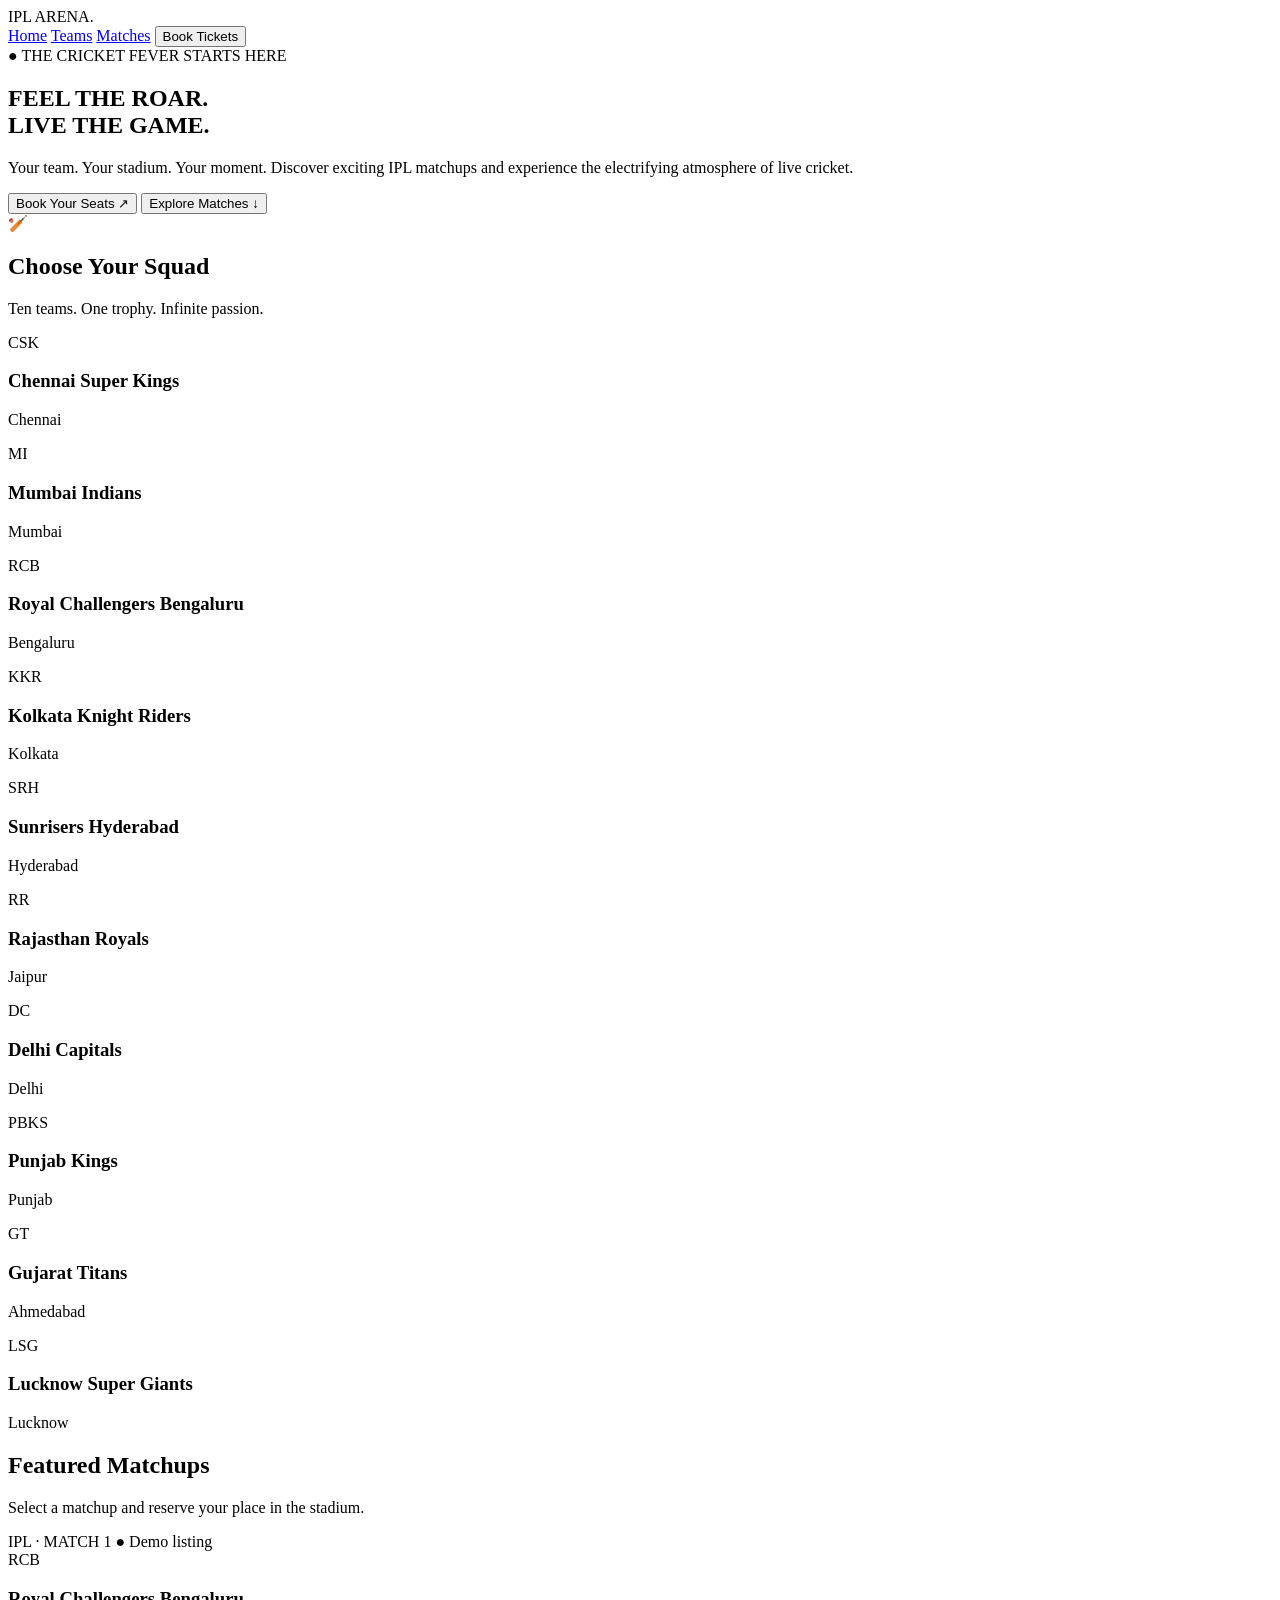
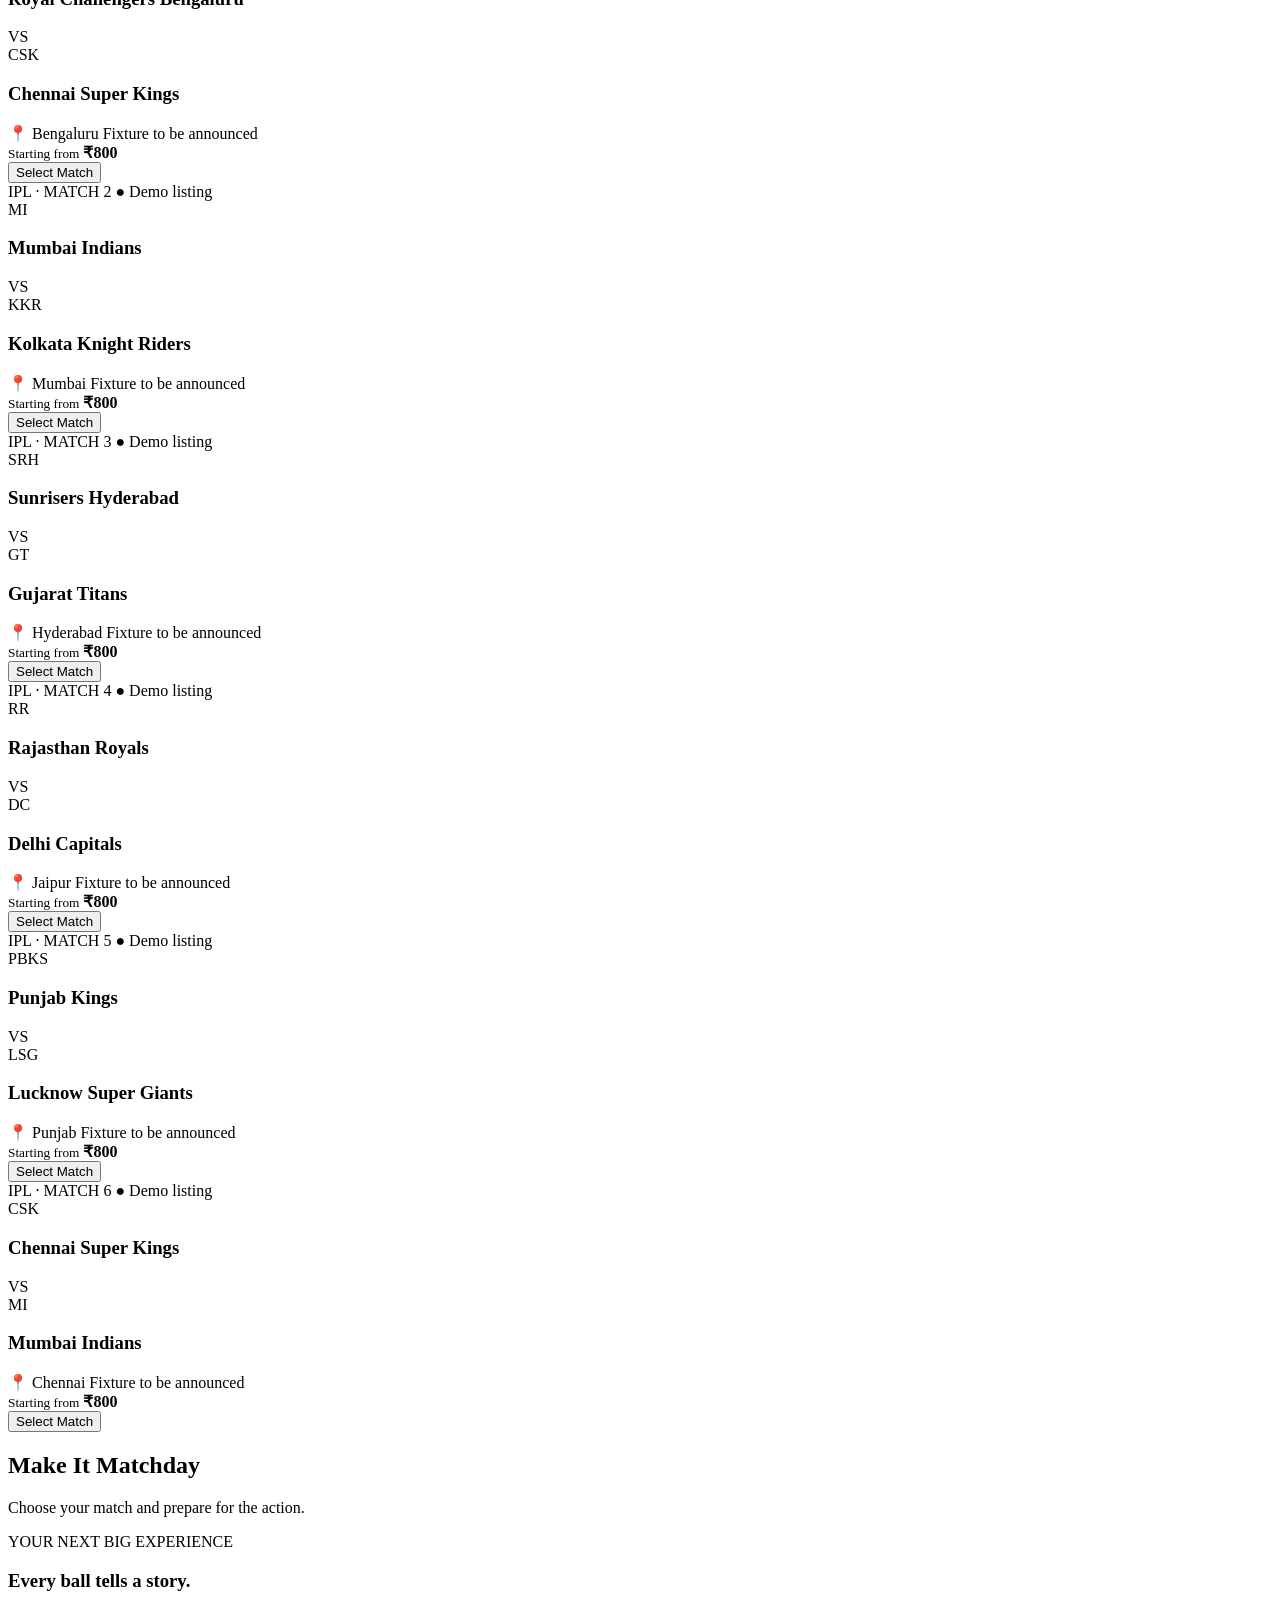
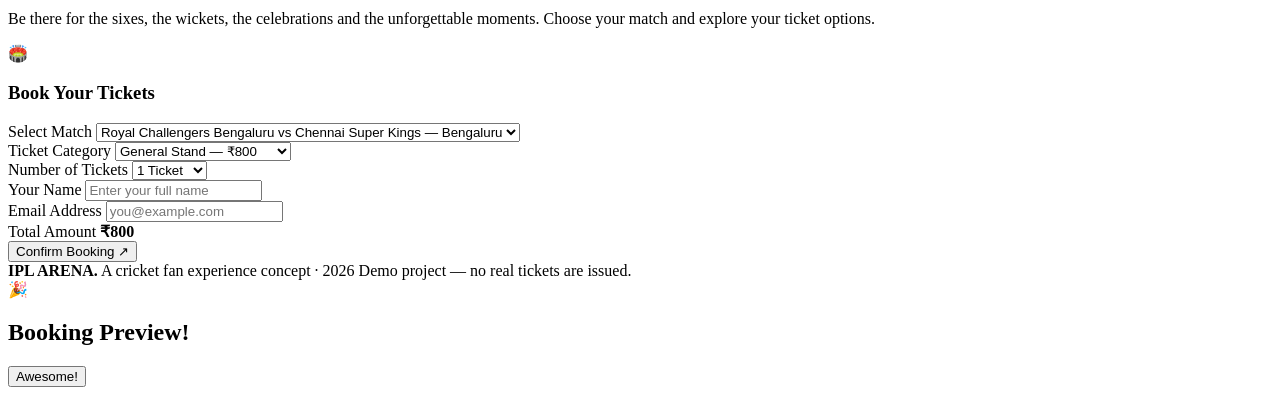
==== index.html @ 7358ac77 "Initial IPL ticket booking site Co-authored-by: Copilot <223556219+Copilot@users.noreply.github.com>" ====
<!DOCTYPE html>
<html lang="en">
<head>
<meta charset="UTF-8">
<meta name="viewport" content="width=device-width, initial-scale=1.0">
<title>IPL TICKET ARENA | Book Your Match</title>

</head>

<body>
<header>
  <div class="logo">IPL <span>ARENA.</span></div>
  <nav>
    <a href="#home">Home</a>
    <a href="#teams">Teams</a>
    <a href="#matches">Matches</a>
    <button class="btn" onclick="goToBooking()">Book Tickets</button>
  </nav>
</header>

<main>
<section class="hero" id="home">
  <div class="hero-content">
    <span class="tag">● THE CRICKET FEVER STARTS HERE</span>
    <h1>FEEL THE ROAR.<br><span>LIVE THE GAME.</span></h1>
    <p>Your team. Your stadium. Your moment. Discover exciting IPL matchups and experience the electrifying atmosphere of live cricket.</p>
    <div class="hero-buttons">
      <button class="btn" onclick="goToBooking()">Book Your Seats ↗</button>
      <button class="btn-outline" onclick="document.getElementById('matches').scrollIntoView()">Explore Matches ↓</button>
    </div>
  </div>
  <div class="stadium">🏏</div>
</section>

<section id="teams">
  <div class="section-top">
    <div>
      <h2>Choose Your Squad</h2>
      <p>Ten teams. One trophy. Infinite passion.</p>
    </div>
  </div>
  <div class="teams-grid" id="teamsGrid"></div>
</section>

<section class="matches" id="matches">
  <div class="section-top">
    <div>
      <h2>Featured Matchups</h2>
      <p>Select a matchup and reserve your place in the stadium.</p>
    </div>
  </div>
  <div class="match-grid" id="matchGrid"></div>
</section>

<section id="booking">
  <div class="section-top">
    <div>
      <h2>Make It Matchday</h2>
      <p>Choose your match and prepare for the action.</p>
    </div>
  </div>

  <div class="booking-area">
    <div class="booking-info">
      <span class="tag">YOUR NEXT BIG EXPERIENCE</span>
      <h3>Every ball tells a story.</h3>
      <p>Be there for the sixes, the wickets, the celebrations and the unforgettable moments. Choose your match and explore your ticket options.</p>
      <div class="big-icon">🏟️</div>
    </div>

    <form class="booking-form" id="bookingForm">
      <h3>Book Your Tickets</h3>

      <div class="field">
        <label for="matchSelect">Select Match</label>
        <select id="matchSelect" required></select>
      </div>

      <div class="field">
        <label for="ticketType">Ticket Category</label>
        <select id="ticketType">
          <option value="800">General Stand — ₹800</option>
          <option value="1500">Premium Stand — ₹1,500</option>
          <option value="3000">VIP Lounge — ₹3,000</option>
        </select>
      </div>

      <div class="field">
        <label for="quantity">Number of Tickets</label>
        <select id="quantity">
          <option value="1">1 Ticket</option>
          <option value="2">2 Tickets</option>
          <option value="3">3 Tickets</option>
          <option value="4">4 Tickets</option>
          <option value="5">5 Tickets</option>
          <option value="6">6 Tickets</option>
        </select>
      </div>

      <div class="field">
        <label for="customerName">Your Name</label>
        <input type="text" id="customerName" placeholder="Enter your full name" required maxlength="80">
      </div>

      <div class="field">
        <label for="customerEmail">Email Address</label>
        <input type="email" id="customerEmail" placeholder="you@example.com" required>
      </div>

      <div class="total">
        <span>Total Amount</span>
        <strong id="totalPrice">₹800</strong>
      </div>

      <button type="submit" class="btn full-btn">Confirm Booking ↗</button>
    </form>
  </div>
</section>
</main>

<footer>
  <strong>IPL ARENA.</strong>
  <span>A cricket fan experience concept · 2026</span>
  <span>Demo project — no real tickets are issued.</span>
</footer>

<div class="modal" id="confirmationModal" role="dialog" aria-modal="true" aria-labelledby="modalTitle">
  <div class="modal-content">
    <div class="success-icon">🎉</div>
    <h2 id="modalTitle">Booking Preview!</h2>
    <p id="confirmationText"></p>
    <button class="btn full-btn" onclick="closeModal()">Awesome!</button>
  </div>
</div>

<script>
const teams = [
  { name: "Chennai Super Kings", short: "CSK", color: "#f5c542", city: "Chennai" },
  { name: "Mumbai Indians", short: "MI", color: "#2775e8", city: "Mumbai" },
  { name: "Royal Challengers Bengaluru", short: "RCB", color: "#e84954", city: "Bengaluru" },
  { name: "Kolkata Knight Riders", short: "KKR", color: "#9b59d0", city: "Kolkata" },
  { name: "Sunrisers Hyderabad", short: "SRH", color: "#ff8036", city: "Hyderabad" },
  { name: "Rajasthan Royals", short: "RR", color: "#e66db7", city: "Jaipur" },
  { name: "Delhi Capitals", short: "DC", color: "#4287ee", city: "Delhi" },
  { name: "Punjab Kings", short: "PBKS", color: "#ed515e", city: "Punjab" },
  { name: "Gujarat Titans", short: "GT", color: "#6a9eb5", city: "Ahmedabad" },
  { name: "Lucknow Super Giants", short: "LSG", color: "#37b8c5", city: "Lucknow" }
];

const matches = [
  { home: "RCB", away: "CSK", venue: "Bengaluru", date: "Fixture to be announced", price: 800 },
  { home: "MI", away: "KKR", venue: "Mumbai", date: "Fixture to be announced", price: 800 },
  { home: "SRH", away: "GT", venue: "Hyderabad", date: "Fixture to be announced", price: 800 },
  { home: "RR", away: "DC", venue: "Jaipur", date: "Fixture to be announced", price: 800 },
  { home: "PBKS", away: "LSG", venue: "Punjab", date: "Fixture to be announced", price: 800 },
  { home: "CSK", away: "MI", venue: "Chennai", date: "Fixture to be announced", price: 800 }
];

const teamByShort = Object.fromEntries(teams.map(team => [team.short, team]));

let selectedTeam = "";

function teamLogo(team) {
  return `<div class="team-logo">${team.short}</div>`;
}

function renderTeams() {
  document.getElementById("teamsGrid").innerHTML = teams.map(team => `
    <div class="team-card ${selectedTeam === team.short ? "selected" : ""}" onclick="selectTeam('${team.short}')">
      ${teamLogo(team)}
      <h3>${team.name}</h3>
      <p>${team.city}</p>
    </div>
  `).join("");
}

function renderMatches() {
  document.getElementById("matchGrid").innerHTML = matches.map((match, i) => {
    const home = teamByShort[match.home];
    const away = teamByShort[match.away];

    return `
      <article class="match-card">
        <div class="match-meta">
          <span>IPL · MATCH ${i + 1}</span>
          <span class="available">● Demo listing</span>
        </div>
        <div class="teams-versus">
          <div class="match-team">
            ${teamLogo(home)}
            <h3>${home.name}</h3>
          </div>
          <span class="vs">VS</span>
          <div class="match-team">
            ${teamLogo(away)}
            <h3>${away.name}</h3>
          </div>
        </div>
        <div class="match-meta">
          <span>📍 ${match.venue}</span>
          <span>${match.date}</span>
        </div>
        <div class="match-bottom">
          <div class="price">
            <small>Starting from</small>
            <strong>₹${match.price}</strong>
          </div>
          <button class="btn" onclick="bookMatch(${i})">Select Match</button>
        </div>
      </article>
    `;
  }).join("");
}

function populateMatchSelect() {
  document.getElementById("matchSelect").innerHTML = matches.map((match, i) => `
    <option value="${i}">${teamByShort[match.home].name} vs ${teamByShort[match.away].name} — ${match.venue}</option>
  `).join("");
}

function selectTeam(short) {
  selectedTeam = short;
  renderTeams();

  const matchIndex = matches.findIndex(match => match.home === short || match.away === short);

  if (matchIndex !== -1) {
    document.getElementById("matchSelect").value = matchIndex;
  }

  goToBooking();
  updateTotal();
}

function bookMatch(index) {
  document.getElementById("matchSelect").value = index;
  updateTotal();
  goToBooking();
}

function goToBooking() {
  document.getElementById("booking").scrollIntoView({ behavior: "smooth" });
}

function updateTotal() {
  const category = Number(document.getElementById("ticketType").value);
  const quantity = Number(document.getElementById("quantity").value);
  document.getElementById("totalPrice").textContent = "₹" + (category * quantity).toLocaleString("en-IN");
}

document.getElementById("ticketType").addEventListener("change", updateTotal);
document.getElementById("quantity").addEventListener("change", updateTotal);

document.getElementById("bookingForm").addEventListener("submit", function(event) {
  event.preventDefault();

  const match = matches[Number(document.getElementById("matchSelect").value)];
  const category = Number(document.getElementById("ticketType").value);
  const quantity = Number(document.getElementById("quantity").value);
  const name = document.getElementById("customerName").value.trim();
  const email = document.getElementById("customerEmail").value.trim();

  if (!name || !email) return;

  const total = category * quantity;

  document.getElementById("confirmationText").textContent =
    `Thanks, ${name}! Your demo booking preview is for ${teamByShort[match.home].name} vs ${teamByShort[match.away].name}. ${quantity} ticket(s), estimated total ₹${total.toLocaleString("en-IN")}. A real booking has not been created and no tickets have been issued.`;

  document.getElementById("confirmationModal").classList.add("show");
});

function closeModal() {
  document.getElementById("confirmationModal").classList.remove("show");
}

document.getElementById("confirmationModal").addEventListener("click", function(event) {
  if (event.target === this) closeModal();
});

renderTeams();
renderMatches();
populateMatchSelect();
updateTotal();
</script>
</body>
</html>
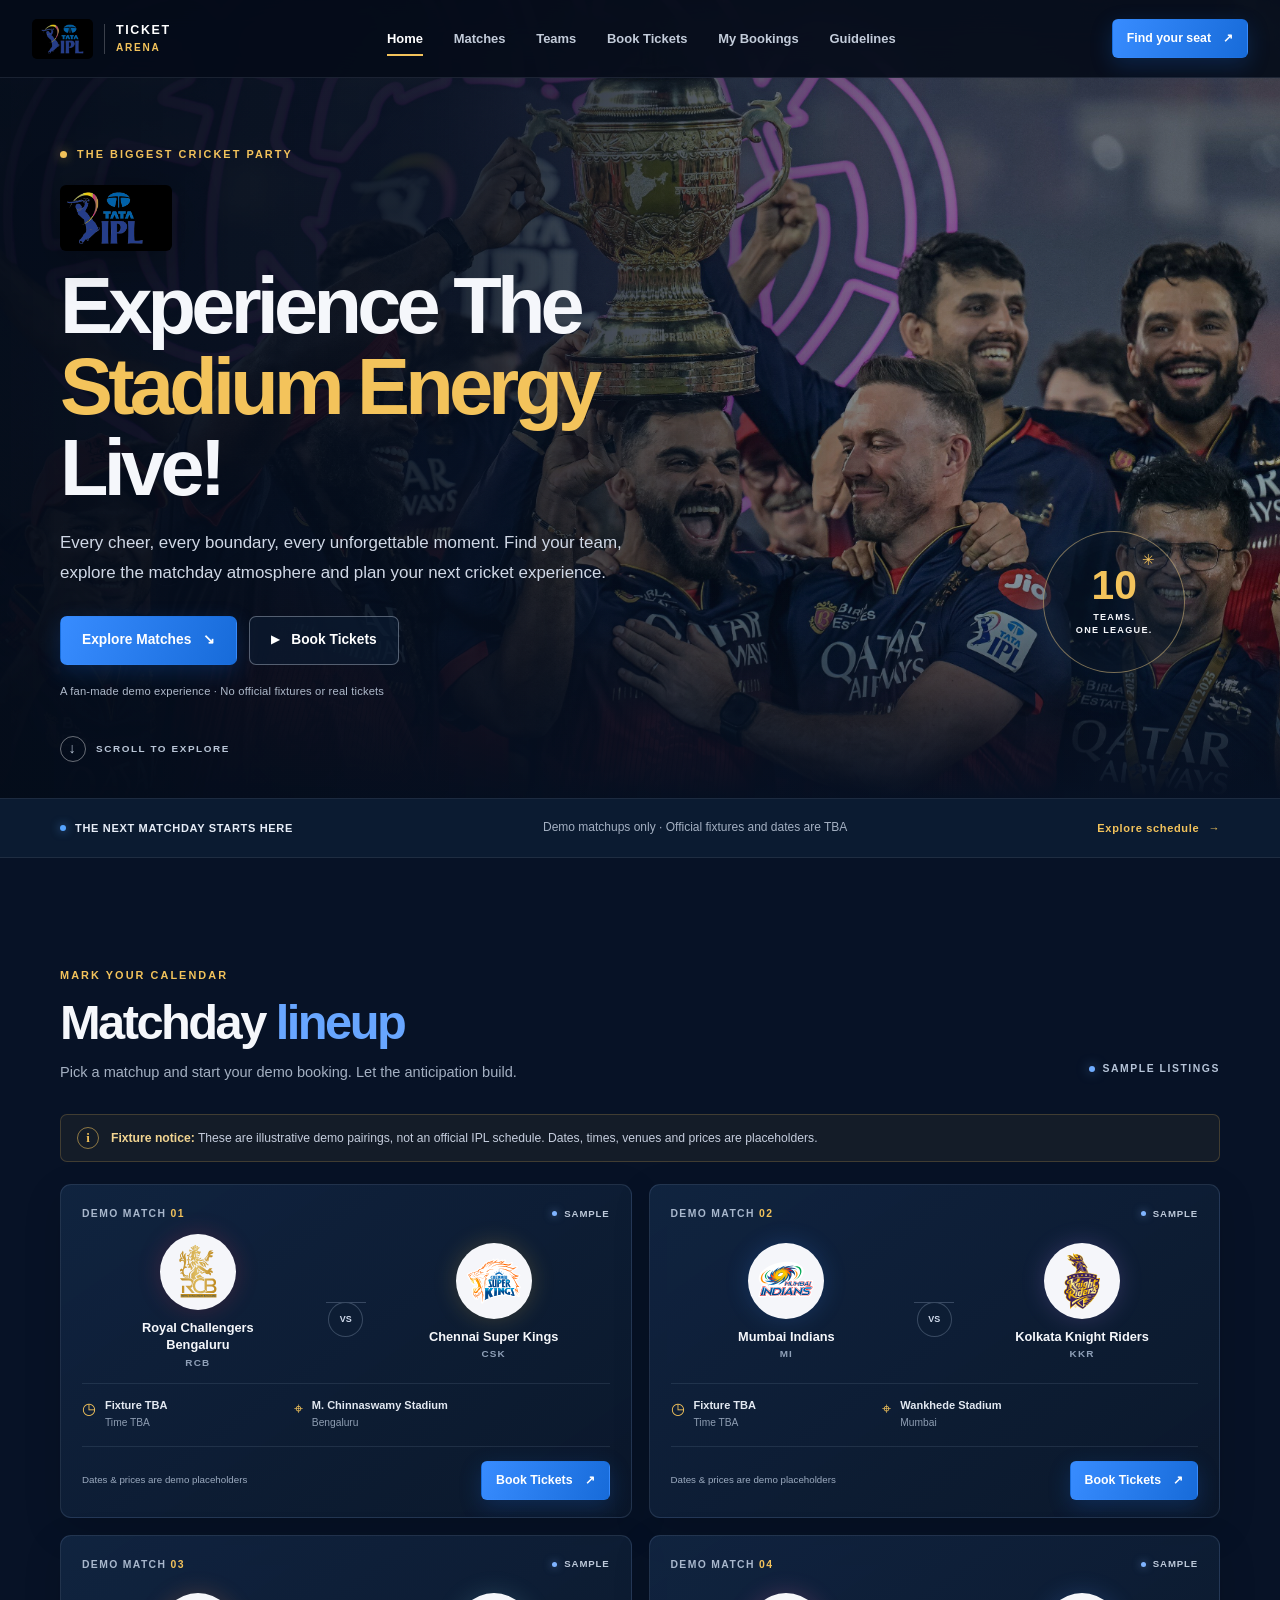
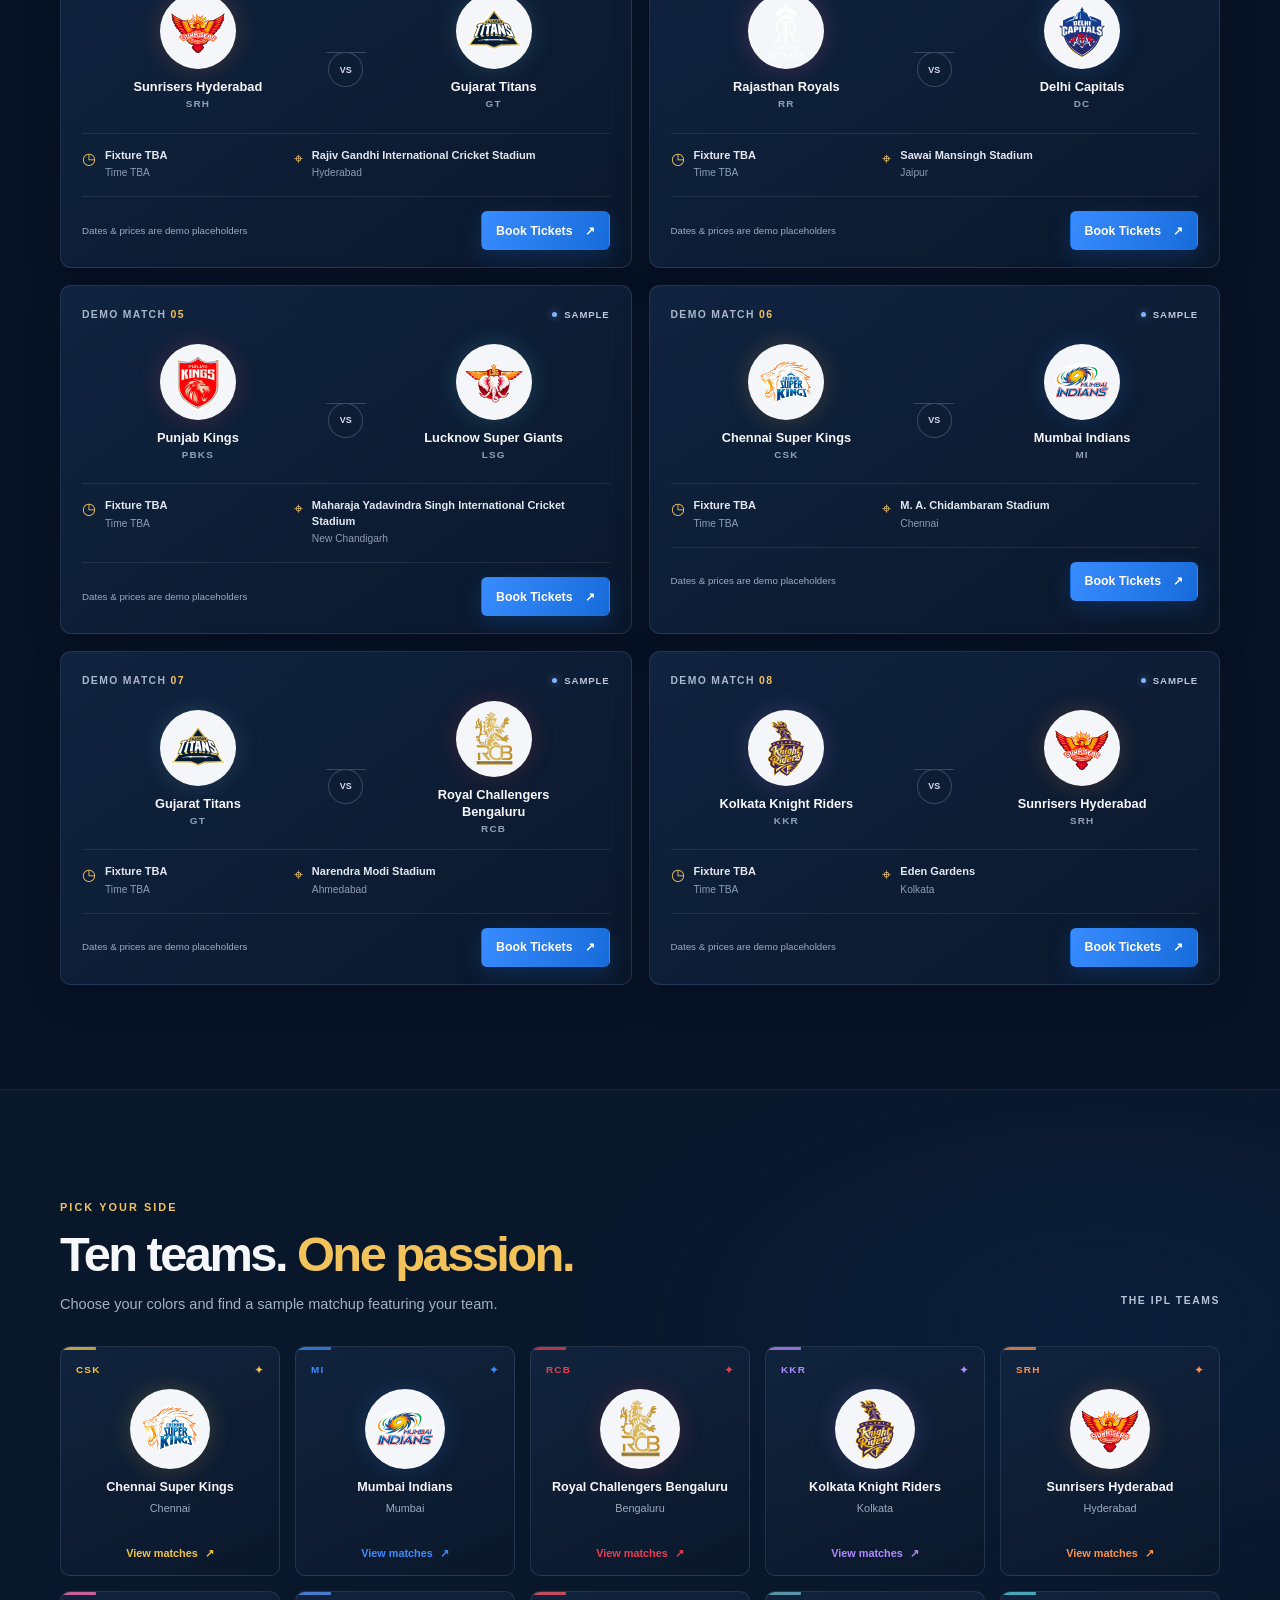
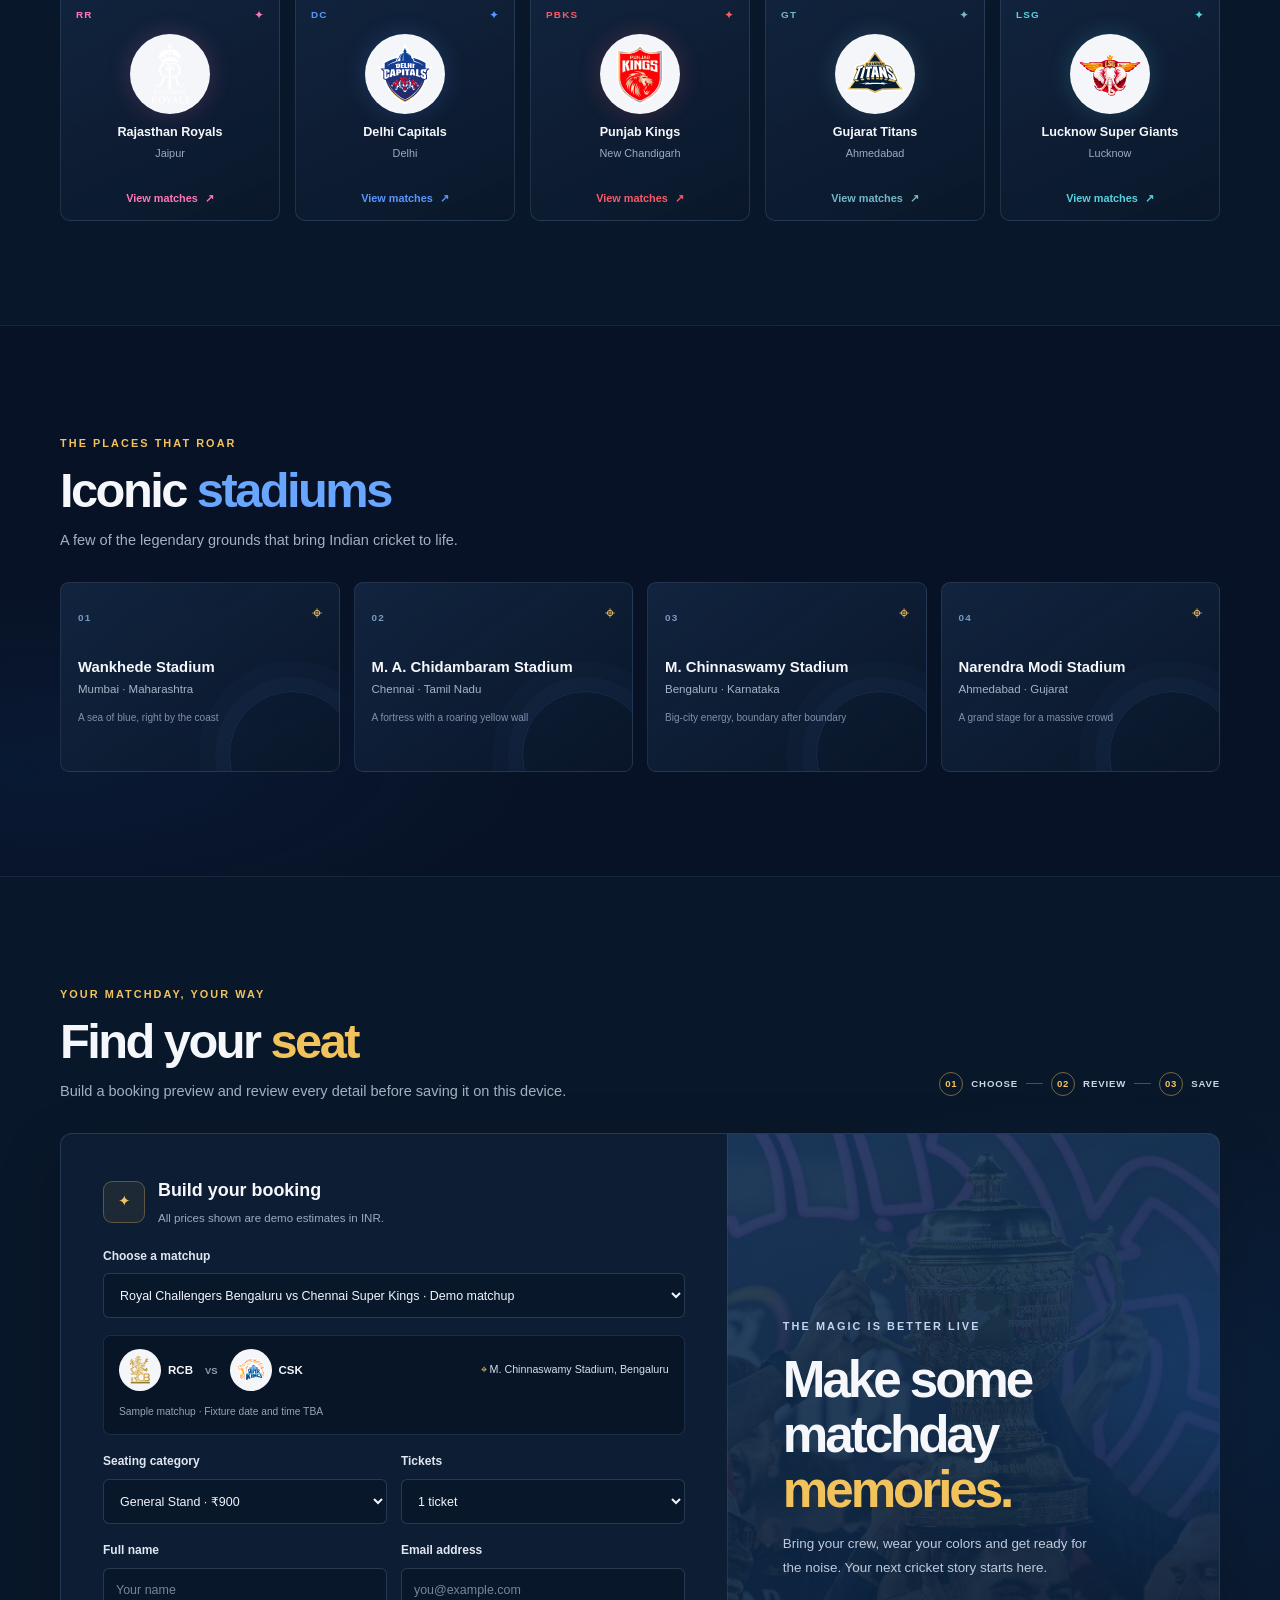
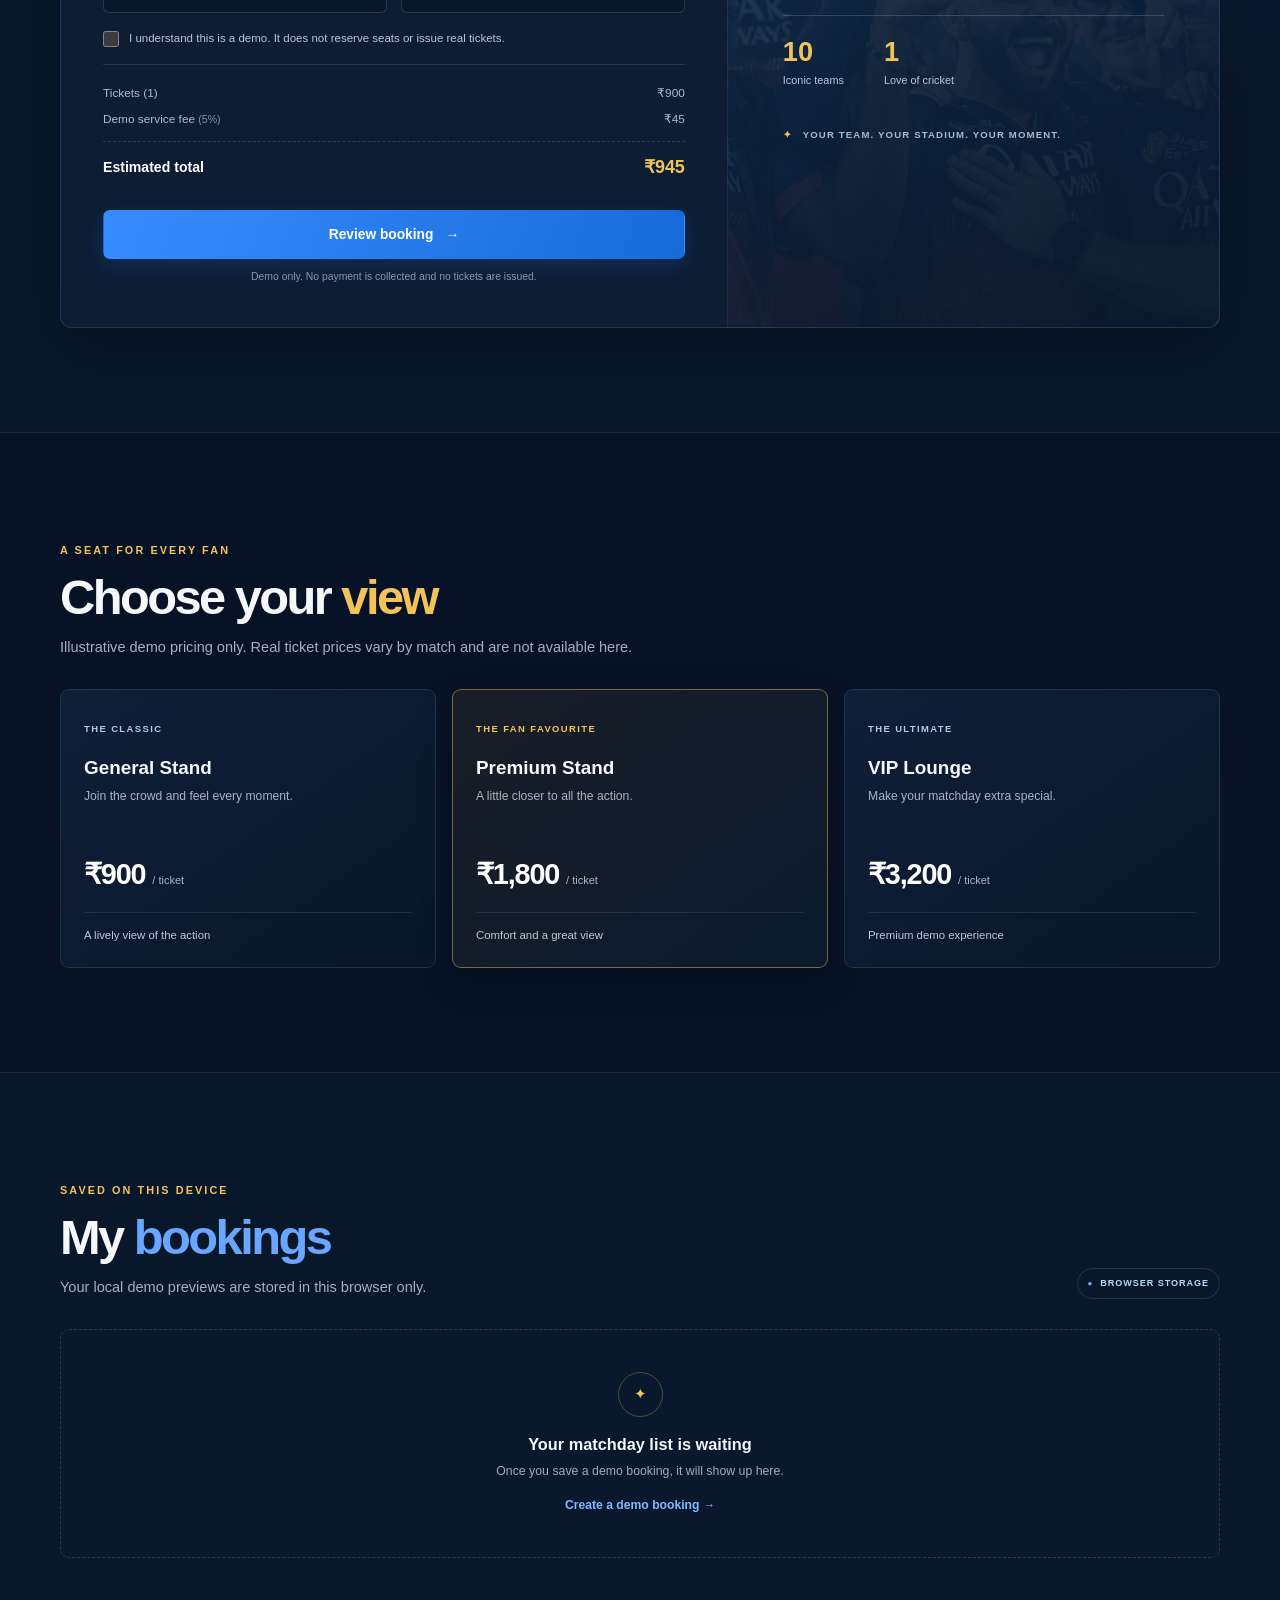
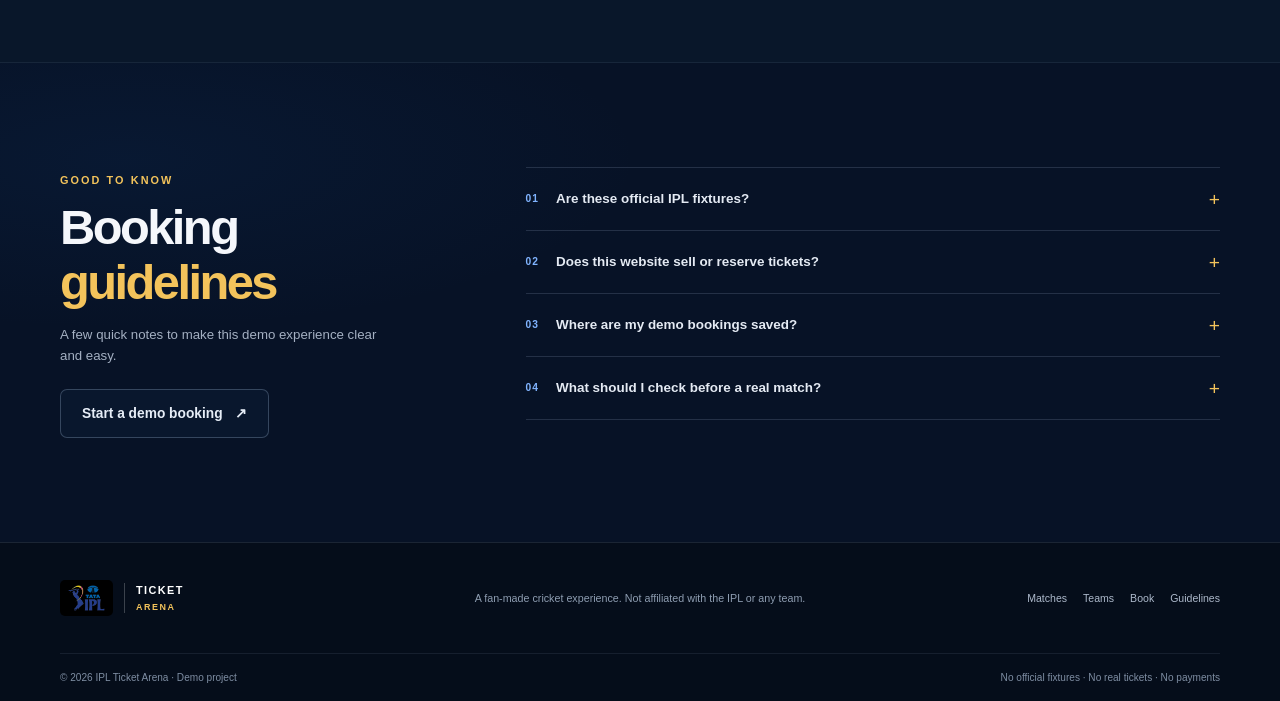
==== commit ecd3595b: "Redesign IPL ticket booking experience Co-authored-by: Copilot <223556219+Copilot@users.noreply.gith" ====
--- a/index.html
+++ b/index.html
@@ -1,288 +1,350 @@
-
 <!DOCTYPE html>
 <html lang="en">
 <head>
-<meta charset="UTF-8">
-<meta name="viewport" content="width=device-width, initial-scale=1.0">
-<title>IPL TICKET ARENA | Book Your Match</title>
-
+  <meta charset="UTF-8">
+  <meta name="viewport" content="width=device-width, initial-scale=1.0">
+  <meta name="theme-color" content="#071226">
+  <meta name="description" content="Explore IPL teams, sample matchups and a demo ticket-booking experience. No real tickets are sold or issued.">
+  <title>IPL Arena | Experience Matchday</title>
+  <link rel="icon" href="img/ipl-brand.png" type="image/png">
+  <link rel="stylesheet" href="CSS/styles.css">
+  <script src="JS/app.js" defer></script>
 </head>
-
 <body>
-<header>
-  <div class="logo">IPL <span>ARENA.</span></div>
-  <nav>
-    <a href="#home">Home</a>
-    <a href="#teams">Teams</a>
-    <a href="#matches">Matches</a>
-    <button class="btn" onclick="goToBooking()">Book Tickets</button>
-  </nav>
-</header>
-
-<main>
-<section class="hero" id="home">
-  <div class="hero-content">
-    <span class="tag">● THE CRICKET FEVER STARTS HERE</span>
-    <h1>FEEL THE ROAR.<br><span>LIVE THE GAME.</span></h1>
-    <p>Your team. Your stadium. Your moment. Discover exciting IPL matchups and experience the electrifying atmosphere of live cricket.</p>
-    <div class="hero-buttons">
-      <button class="btn" onclick="goToBooking()">Book Your Seats ↗</button>
-      <button class="btn-outline" onclick="document.getElementById('matches').scrollIntoView()">Explore Matches ↓</button>
-    </div>
-  </div>
-  <div class="stadium">🏏</div>
-</section>
-
-<section id="teams">
-  <div class="section-top">
-    <div>
-      <h2>Choose Your Squad</h2>
-      <p>Ten teams. One trophy. Infinite passion.</p>
-    </div>
-  </div>
-  <div class="teams-grid" id="teamsGrid"></div>
-</section>
-
-<section class="matches" id="matches">
-  <div class="section-top">
-    <div>
-      <h2>Featured Matchups</h2>
-      <p>Select a matchup and reserve your place in the stadium.</p>
-    </div>
-  </div>
-  <div class="match-grid" id="matchGrid"></div>
-</section>
-
-<section id="booking">
-  <div class="section-top">
-    <div>
-      <h2>Make It Matchday</h2>
-      <p>Choose your match and prepare for the action.</p>
-    </div>
-  </div>
-
-  <div class="booking-area">
-    <div class="booking-info">
-      <span class="tag">YOUR NEXT BIG EXPERIENCE</span>
-      <h3>Every ball tells a story.</h3>
-      <p>Be there for the sixes, the wickets, the celebrations and the unforgettable moments. Choose your match and explore your ticket options.</p>
-      <div class="big-icon">🏟️</div>
-    </div>
-
-    <form class="booking-form" id="bookingForm">
-      <h3>Book Your Tickets</h3>
-
-      <div class="field">
-        <label for="matchSelect">Select Match</label>
-        <select id="matchSelect" required></select>
-      </div>
-
-      <div class="field">
-        <label for="ticketType">Ticket Category</label>
-        <select id="ticketType">
-          <option value="800">General Stand — ₹800</option>
-          <option value="1500">Premium Stand — ₹1,500</option>
-          <option value="3000">VIP Lounge — ₹3,000</option>
-        </select>
-      </div>
-
-      <div class="field">
-        <label for="quantity">Number of Tickets</label>
-        <select id="quantity">
-          <option value="1">1 Ticket</option>
-          <option value="2">2 Tickets</option>
-          <option value="3">3 Tickets</option>
-          <option value="4">4 Tickets</option>
-          <option value="5">5 Tickets</option>
-          <option value="6">6 Tickets</option>
-        </select>
-      </div>
-
-      <div class="field">
-        <label for="customerName">Your Name</label>
-        <input type="text" id="customerName" placeholder="Enter your full name" required maxlength="80">
-      </div>
-
-      <div class="field">
-        <label for="customerEmail">Email Address</label>
-        <input type="email" id="customerEmail" placeholder="you@example.com" required>
-      </div>
-
-      <div class="total">
-        <span>Total Amount</span>
-        <strong id="totalPrice">₹800</strong>
-      </div>
-
-      <button type="submit" class="btn full-btn">Confirm Booking ↗</button>
-    </form>
-  </div>
-</section>
-</main>
-
-<footer>
-  <strong>IPL ARENA.</strong>
-  <span>A cricket fan experience concept · 2026</span>
-  <span>Demo project — no real tickets are issued.</span>
-</footer>
-
-<div class="modal" id="confirmationModal" role="dialog" aria-modal="true" aria-labelledby="modalTitle">
-  <div class="modal-content">
-    <div class="success-icon">🎉</div>
-    <h2 id="modalTitle">Booking Preview!</h2>
-    <p id="confirmationText"></p>
-    <button class="btn full-btn" onclick="closeModal()">Awesome!</button>
-  </div>
-</div>
-
-<script>
-const teams = [
-  { name: "Chennai Super Kings", short: "CSK", color: "#f5c542", city: "Chennai" },
-  { name: "Mumbai Indians", short: "MI", color: "#2775e8", city: "Mumbai" },
-  { name: "Royal Challengers Bengaluru", short: "RCB", color: "#e84954", city: "Bengaluru" },
-  { name: "Kolkata Knight Riders", short: "KKR", color: "#9b59d0", city: "Kolkata" },
-  { name: "Sunrisers Hyderabad", short: "SRH", color: "#ff8036", city: "Hyderabad" },
-  { name: "Rajasthan Royals", short: "RR", color: "#e66db7", city: "Jaipur" },
-  { name: "Delhi Capitals", short: "DC", color: "#4287ee", city: "Delhi" },
-  { name: "Punjab Kings", short: "PBKS", color: "#ed515e", city: "Punjab" },
-  { name: "Gujarat Titans", short: "GT", color: "#6a9eb5", city: "Ahmedabad" },
-  { name: "Lucknow Super Giants", short: "LSG", color: "#37b8c5", city: "Lucknow" }
-];
-
-const matches = [
-  { home: "RCB", away: "CSK", venue: "Bengaluru", date: "Fixture to be announced", price: 800 },
-  { home: "MI", away: "KKR", venue: "Mumbai", date: "Fixture to be announced", price: 800 },
-  { home: "SRH", away: "GT", venue: "Hyderabad", date: "Fixture to be announced", price: 800 },
-  { home: "RR", away: "DC", venue: "Jaipur", date: "Fixture to be announced", price: 800 },
-  { home: "PBKS", away: "LSG", venue: "Punjab", date: "Fixture to be announced", price: 800 },
-  { home: "CSK", away: "MI", venue: "Chennai", date: "Fixture to be announced", price: 800 }
-];
-
-const teamByShort = Object.fromEntries(teams.map(team => [team.short, team]));
-
-let selectedTeam = "";
-
-function teamLogo(team) {
-  return `<div class="team-logo">${team.short}</div>`;
-}
-
-function renderTeams() {
-  document.getElementById("teamsGrid").innerHTML = teams.map(team => `
-    <div class="team-card ${selectedTeam === team.short ? "selected" : ""}" onclick="selectTeam('${team.short}')">
-      ${teamLogo(team)}
-      <h3>${team.name}</h3>
-      <p>${team.city}</p>
-    </div>
-  `).join("");
-}
-
-function renderMatches() {
-  document.getElementById("matchGrid").innerHTML = matches.map((match, i) => {
-    const home = teamByShort[match.home];
-    const away = teamByShort[match.away];
-
-    return `
-      <article class="match-card">
-        <div class="match-meta">
-          <span>IPL · MATCH ${i + 1}</span>
-          <span class="available">● Demo listing</span>
-        </div>
-        <div class="teams-versus">
-          <div class="match-team">
-            ${teamLogo(home)}
-            <h3>${home.name}</h3>
-          </div>
-          <span class="vs">VS</span>
-          <div class="match-team">
-            ${teamLogo(away)}
-            <h3>${away.name}</h3>
-          </div>
-        </div>
-        <div class="match-meta">
-          <span>📍 ${match.venue}</span>
-          <span>${match.date}</span>
-        </div>
-        <div class="match-bottom">
-          <div class="price">
-            <small>Starting from</small>
-            <strong>₹${match.price}</strong>
-          </div>
-          <button class="btn" onclick="bookMatch(${i})">Select Match</button>
-        </div>
-      </article>
-    `;
-  }).join("");
-}
-
-function populateMatchSelect() {
-  document.getElementById("matchSelect").innerHTML = matches.map((match, i) => `
-    <option value="${i}">${teamByShort[match.home].name} vs ${teamByShort[match.away].name} — ${match.venue}</option>
-  `).join("");
-}
-
-function selectTeam(short) {
-  selectedTeam = short;
-  renderTeams();
-
-  const matchIndex = matches.findIndex(match => match.home === short || match.away === short);
-
-  if (matchIndex !== -1) {
-    document.getElementById("matchSelect").value = matchIndex;
-  }
-
-  goToBooking();
-  updateTotal();
-}
-
-function bookMatch(index) {
-  document.getElementById("matchSelect").value = index;
-  updateTotal();
-  goToBooking();
-}
-
-function goToBooking() {
-  document.getElementById("booking").scrollIntoView({ behavior: "smooth" });
-}
-
-function updateTotal() {
-  const category = Number(document.getElementById("ticketType").value);
-  const quantity = Number(document.getElementById("quantity").value);
-  document.getElementById("totalPrice").textContent = "₹" + (category * quantity).toLocaleString("en-IN");
-}
-
-document.getElementById("ticketType").addEventListener("change", updateTotal);
-document.getElementById("quantity").addEventListener("change", updateTotal);
-
-document.getElementById("bookingForm").addEventListener("submit", function(event) {
-  event.preventDefault();
-
-  const match = matches[Number(document.getElementById("matchSelect").value)];
-  const category = Number(document.getElementById("ticketType").value);
-  const quantity = Number(document.getElementById("quantity").value);
-  const name = document.getElementById("customerName").value.trim();
-  const email = document.getElementById("customerEmail").value.trim();
-
-  if (!name || !email) return;
-
-  const total = category * quantity;
-
-  document.getElementById("confirmationText").textContent =
-    `Thanks, ${name}! Your demo booking preview is for ${teamByShort[match.home].name} vs ${teamByShort[match.away].name}. ${quantity} ticket(s), estimated total ₹${total.toLocaleString("en-IN")}. A real booking has not been created and no tickets have been issued.`;
-
-  document.getElementById("confirmationModal").classList.add("show");
-});
-
-function closeModal() {
-  document.getElementById("confirmationModal").classList.remove("show");
-}
-
-document.getElementById("confirmationModal").addEventListener("click", function(event) {
-  if (event.target === this) closeModal();
-});
-
-renderTeams();
-renderMatches();
-populateMatchSelect();
-updateTotal();
-</script>
+  <header class="site-header">
+    <div class="nav-shell">
+      <a class="brand" href="#home" aria-label="IPL Arena home">
+        <img src="img/ipl-brand.png" alt="TATA IPL logo" width="72" height="44">
+        <span class="brand-divider" aria-hidden="true"></span>
+        <span class="brand-name">TICKET<span>ARENA</span></span>
+      </a>
+
+      <button class="menu-toggle" id="menuToggle" type="button" aria-expanded="false" aria-controls="primaryNav" aria-label="Open navigation menu">
+        <span></span><span></span><span></span>
+      </button>
+
+      <nav class="primary-nav" id="primaryNav" aria-label="Main navigation">
+        <a href="#home">Home</a>
+        <a href="#matches">Matches</a>
+        <a href="#teams">Teams</a>
+        <a href="#booking">Book Tickets</a>
+        <a href="#my-bookings">My Bookings</a>
+        <a href="#guidelines">Guidelines</a>
+      </nav>
+
+      <a class="button button-small nav-cta" href="#booking">Find your seat <span aria-hidden="true">↗</span></a>
+    </div>
+  </header>
+
+  <main>
+    <section class="hero-section" id="home" aria-labelledby="heroTitle">
+      <div class="hero-shade" aria-hidden="true"></div>
+      <div class="hero-content page-width">
+        <div class="hero-copy">
+          <div class="eyebrow"><span class="live-dot"></span> THE BIGGEST CRICKET PARTY</div>
+          <img class="hero-ipl-logo" src="img/ipl-brand.png" alt="TATA IPL" width="108" height="68">
+          <h1 id="heroTitle">Experience The<br><span>Stadium Energy</span> Live!</h1>
+          <p>Every cheer, every boundary, every unforgettable moment. Find your team, explore the matchday atmosphere and plan your next cricket experience.</p>
+          <div class="hero-actions">
+            <a class="button" href="#matches">Explore Matches <span aria-hidden="true">↘</span></a>
+            <a class="button button-glass" href="#booking"><span class="play-icon" aria-hidden="true">▶</span> Book Tickets</a>
+          </div>
+          <p class="hero-disclaimer">A fan-made demo experience · No official fixtures or real tickets</p>
+        </div>
+        <div class="hero-badge" aria-label="Ten teams, one incredible league">
+          <span class="badge-star" aria-hidden="true">✳</span>
+          <strong>10</strong>
+          <span>TEAMS.<br>ONE LEAGUE.</span>
+        </div>
+        <a class="scroll-cue" href="#matches"><span aria-hidden="true">↓</span> SCROLL TO EXPLORE</a>
+      </div>
+    </section>
+
+    <div class="season-strip" aria-label="Schedule information">
+      <div class="page-width season-strip-inner">
+        <span class="strip-label"><span class="live-dot"></span> THE NEXT MATCHDAY STARTS HERE</span>
+        <span class="strip-message">Demo matchups only <span aria-hidden="true">·</span> Official fixtures and dates are TBA</span>
+        <a href="#matches">Explore schedule <span aria-hidden="true">→</span></a>
+      </div>
+    </div>
+
+    <section class="section page-width" id="matches" aria-labelledby="matchesTitle">
+      <div class="section-heading">
+        <div>
+          <span class="eyebrow section-kicker">MARK YOUR CALENDAR</span>
+          <h2 id="matchesTitle">Matchday <span class="text-blue">lineup</span></h2>
+          <p>Pick a matchup and start your demo booking. Let the anticipation build.</p>
+        </div>
+        <span class="section-side-note"><span class="live-dot"></span> SAMPLE LISTINGS</span>
+      </div>
+      <div class="demo-notice" role="note">
+        <span class="notice-icon" aria-hidden="true">i</span>
+        <p><strong>Fixture notice:</strong> These are illustrative demo pairings, not an official IPL schedule. Dates, times, venues and prices are placeholders.</p>
+      </div>
+      <div class="match-filter" id="matchFilter" hidden>
+        <span id="matchFilterLabel"></span>
+        <button type="button" id="clearMatchFilter">Show all matchups <span aria-hidden="true">×</span></button>
+      </div>
+      <div class="match-grid" id="matchGrid" aria-live="polite"></div>
+    </section>
+
+    <section class="teams-section" id="teams" aria-labelledby="teamsTitle">
+      <div class="page-width section">
+        <div class="section-heading">
+          <div>
+            <span class="eyebrow section-kicker">PICK YOUR SIDE</span>
+            <h2 id="teamsTitle">Ten teams. <span class="text-gold">One passion.</span></h2>
+            <p>Choose your colors and find a sample matchup featuring your team.</p>
+          </div>
+          <span class="section-side-note">THE IPL TEAMS</span>
+        </div>
+        <div class="teams-grid" id="teamsGrid"></div>
+      </div>
+    </section>
+
+    <section class="stadiums-section" aria-labelledby="stadiumsTitle">
+      <div class="page-width section">
+        <div class="section-heading">
+          <div>
+            <span class="eyebrow section-kicker">THE PLACES THAT ROAR</span>
+            <h2 id="stadiumsTitle">Iconic <span class="text-blue">stadiums</span></h2>
+            <p>A few of the legendary grounds that bring Indian cricket to life.</p>
+          </div>
+        </div>
+        <div class="stadium-grid">
+          <article class="stadium-card">
+            <span class="stadium-number">01</span>
+            <span class="stadium-pin" aria-hidden="true">⌖</span>
+            <h3>Wankhede Stadium</h3>
+            <p>Mumbai · Maharashtra</p>
+            <span class="stadium-capacity">A sea of blue, right by the coast</span>
+          </article>
+          <article class="stadium-card">
+            <span class="stadium-number">02</span>
+            <span class="stadium-pin" aria-hidden="true">⌖</span>
+            <h3>M. A. Chidambaram Stadium</h3>
+            <p>Chennai · Tamil Nadu</p>
+            <span class="stadium-capacity">A fortress with a roaring yellow wall</span>
+          </article>
+          <article class="stadium-card">
+            <span class="stadium-number">03</span>
+            <span class="stadium-pin" aria-hidden="true">⌖</span>
+            <h3>M. Chinnaswamy Stadium</h3>
+            <p>Bengaluru · Karnataka</p>
+            <span class="stadium-capacity">Big-city energy, boundary after boundary</span>
+          </article>
+          <article class="stadium-card">
+            <span class="stadium-number">04</span>
+            <span class="stadium-pin" aria-hidden="true">⌖</span>
+            <h3>Narendra Modi Stadium</h3>
+            <p>Ahmedabad · Gujarat</p>
+            <span class="stadium-capacity">A grand stage for a massive crowd</span>
+          </article>
+        </div>
+      </div>
+    </section>
+
+    <section class="booking-section" id="booking" aria-labelledby="bookingTitle">
+      <div class="page-width section">
+        <div class="section-heading">
+          <div>
+            <span class="eyebrow section-kicker">YOUR MATCHDAY, YOUR WAY</span>
+            <h2 id="bookingTitle">Find your <span class="text-gold">seat</span></h2>
+            <p>Build a booking preview and review every detail before saving it on this device.</p>
+          </div>
+          <span class="booking-step"><span>01</span> CHOOSE <i></i><span>02</span> REVIEW <i></i><span>03</span> SAVE</span>
+        </div>
+
+        <div class="booking-layout">
+          <form class="booking-form" id="bookingForm">
+            <div class="form-title">
+              <span class="form-icon" aria-hidden="true">✦</span>
+              <div><h3>Build your booking</h3><p>All prices shown are demo estimates in INR.</p></div>
+            </div>
+
+            <div class="form-field">
+              <label for="matchSelect">Choose a matchup</label>
+              <select id="matchSelect" name="match" required></select>
+            </div>
+
+            <div class="selected-match-preview" id="selectedMatchPreview" aria-live="polite"></div>
+
+            <div class="form-row">
+              <div class="form-field">
+                <label for="ticketType">Seating category</label>
+                <select id="ticketType" name="ticketType">
+                  <option value="900">General Stand · ₹900</option>
+                  <option value="1800">Premium Stand · ₹1,800</option>
+                  <option value="3200">VIP Lounge · ₹3,200</option>
+                </select>
+              </div>
+              <div class="form-field">
+                <label for="quantity">Tickets</label>
+                <select id="quantity" name="quantity">
+                  <option value="1">1 ticket</option><option value="2">2 tickets</option>
+                  <option value="3">3 tickets</option><option value="4">4 tickets</option>
+                  <option value="5">5 tickets</option><option value="6">6 tickets</option>
+                </select>
+              </div>
+            </div>
+
+            <div class="form-row">
+              <div class="form-field">
+                <label for="customerName">Full name</label>
+                <input type="text" id="customerName" name="name" placeholder="Your name" autocomplete="name" maxlength="80" required>
+              </div>
+              <div class="form-field">
+                <label for="customerEmail">Email address</label>
+                <input type="email" id="customerEmail" name="email" placeholder="you@example.com" autocomplete="email" maxlength="254" required>
+              </div>
+            </div>
+
+            <label class="demo-consent">
+              <input type="checkbox" id="demoConsent" required>
+              <span>I understand this is a demo. It does not reserve seats or issue real tickets.</span>
+            </label>
+
+            <div class="price-breakdown" aria-live="polite">
+              <div><span>Tickets <span id="ticketCountLabel">(1)</span></span><span id="ticketSubtotal">₹900</span></div>
+              <div><span>Demo service fee <span class="fee-hint">(5%)</span></span><span id="serviceFee">₹45</span></div>
+              <div class="price-total"><strong>Estimated total</strong><strong id="totalPrice">₹945</strong></div>
+            </div>
+
+            <button type="submit" class="button button-wide">Review booking <span aria-hidden="true">→</span></button>
+            <p class="form-disclaimer">Demo only. No payment is collected and no tickets are issued.</p>
+            <p class="form-message" id="bookingMessage" role="status" aria-live="polite"></p>
+          </form>
+
+          <aside class="booking-aside">
+            <div class="aside-glow" aria-hidden="true"></div>
+            <span class="eyebrow">THE MAGIC IS BETTER LIVE</span>
+            <h3>Make some<br>matchday <span>memories.</span></h3>
+            <p>Bring your crew, wear your colors and get ready for the noise. Your next cricket story starts here.</p>
+            <div class="aside-stats">
+              <div><strong>10</strong><span>Iconic teams</span></div>
+              <div><strong>1</strong><span>Love of cricket</span></div>
+            </div>
+            <div class="aside-footnote"><span aria-hidden="true">✦</span> YOUR TEAM. YOUR STADIUM. YOUR MOMENT.</div>
+          </aside>
+        </div>
+      </div>
+    </section>
+
+    <section class="pricing-section" aria-labelledby="pricingTitle">
+      <div class="page-width section">
+        <div class="section-heading">
+          <div>
+            <span class="eyebrow section-kicker">A SEAT FOR EVERY FAN</span>
+            <h2 id="pricingTitle">Choose your <span class="text-gold">view</span></h2>
+            <p>Illustrative demo pricing only. Real ticket prices vary by match and are not available here.</p>
+          </div>
+        </div>
+        <div class="pricing-grid">
+          <article class="pricing-card">
+            <span class="pricing-label">THE CLASSIC</span><h3>General Stand</h3>
+            <p class="pricing-desc">Join the crowd and feel every moment.</p>
+            <strong class="pricing-amount">₹900 <small>/ ticket</small></strong>
+            <span class="pricing-feature">A lively view of the action</span>
+          </article>
+          <article class="pricing-card pricing-featured">
+            <span class="pricing-label">THE FAN FAVOURITE</span><h3>Premium Stand</h3>
+            <p class="pricing-desc">A little closer to all the action.</p>
+            <strong class="pricing-amount">₹1,800 <small>/ ticket</small></strong>
+            <span class="pricing-feature">Comfort and a great view</span>
+          </article>
+          <article class="pricing-card">
+            <span class="pricing-label">THE ULTIMATE</span><h3>VIP Lounge</h3>
+            <p class="pricing-desc">Make your matchday extra special.</p>
+            <strong class="pricing-amount">₹3,200 <small>/ ticket</small></strong>
+            <span class="pricing-feature">Premium demo experience</span>
+          </article>
+        </div>
+      </div>
+    </section>
+
+    <section class="my-bookings-section" id="my-bookings" aria-labelledby="myBookingsTitle">
+      <div class="page-width section">
+        <div class="section-heading">
+          <div>
+            <span class="eyebrow section-kicker">SAVED ON THIS DEVICE</span>
+            <h2 id="myBookingsTitle">My <span class="text-blue">bookings</span></h2>
+            <p>Your local demo previews are stored in this browser only.</p>
+          </div>
+          <span class="local-badge"><span aria-hidden="true">●</span> BROWSER STORAGE</span>
+        </div>
+        <div class="bookings-list" id="bookingsList"></div>
+        <div class="empty-bookings" id="bookingsEmpty">
+          <span class="empty-icon" aria-hidden="true">✦</span>
+          <h3>Your matchday list is waiting</h3>
+          <p>Once you save a demo booking, it will show up here.</p>
+          <a class="text-link" href="#booking">Create a demo booking <span aria-hidden="true">→</span></a>
+        </div>
+        <p class="storage-message" id="storageMessage" role="status" aria-live="polite"></p>
+      </div>
+    </section>
+
+    <section class="guidelines-section" id="guidelines" aria-labelledby="guidelinesTitle">
+      <div class="page-width section guidelines-layout">
+        <div>
+          <span class="eyebrow section-kicker">GOOD TO KNOW</span>
+          <h2 id="guidelinesTitle">Booking <span class="text-gold">guidelines</span></h2>
+          <p class="guidelines-intro">A few quick notes to make this demo experience clear and easy.</p>
+          <a class="button button-outline" href="#booking">Start a demo booking <span aria-hidden="true">↗</span></a>
+        </div>
+        <div class="guidelines-list">
+          <details>
+            <summary><span>01</span> Are these official IPL fixtures?</summary>
+            <p>No. Matchups are examples for the demo only. Dates, times and venues are not official and have not been confirmed.</p>
+          </details>
+          <details>
+            <summary><span>02</span> Does this website sell or reserve tickets?</summary>
+            <p>No. There is no ticketing backend or payment processing. Saving a preview only stores demo details in this browser.</p>
+          </details>
+          <details>
+            <summary><span>03</span> Where are my demo bookings saved?</summary>
+            <p>They are saved in this browser's local storage on this device. They are not sent to a server and may be cleared with browser data.</p>
+          </details>
+          <details>
+            <summary><span>04</span> What should I check before a real match?</summary>
+            <p>Use official IPL and team channels for confirmed schedules, stadium information, ticket availability and entry requirements.</p>
+          </details>
+        </div>
+      </div>
+    </section>
+  </main>
+
+  <footer class="site-footer">
+    <div class="page-width footer-main">
+      <a class="brand footer-brand" href="#home" aria-label="IPL Arena home">
+        <img src="img/ipl-brand.png" alt="" width="68" height="42">
+        <span class="brand-divider" aria-hidden="true"></span>
+        <span class="brand-name">TICKET<span>ARENA</span></span>
+      </a>
+      <p>A fan-made cricket experience. Not affiliated with the IPL or any team.</p>
+      <nav aria-label="Footer navigation">
+        <a href="#matches">Matches</a><a href="#teams">Teams</a><a href="#booking">Book</a><a href="#guidelines">Guidelines</a>
+      </nav>
+    </div>
+    <div class="page-width footer-bottom">
+      <span>© 2026 IPL Ticket Arena · Demo project</span>
+      <span>No official fixtures · No real tickets · No payments</span>
+    </div>
+  </footer>
+
+  <dialog class="review-dialog" id="reviewDialog" aria-labelledby="reviewTitle">
+    <div class="dialog-top">
+      <span class="dialog-icon" aria-hidden="true">✦</span>
+      <button class="dialog-close" type="button" data-close-review aria-label="Close booking review">×</button>
+    </div>
+    <span class="eyebrow section-kicker">ONE LAST LOOK</span>
+    <h2 id="reviewTitle">Review your <span class="text-gold">demo booking</span></h2>
+    <p class="dialog-intro">Check your details before saving this preview to your browser.</p>
+    <div class="review-summary" id="reviewSummary"></div>
+    <p class="dialog-warning"><strong>Demo only:</strong> This will not reserve seats, process payment or issue tickets.</p>
+    <div class="dialog-actions">
+      <button class="button button-outline" type="button" data-close-review>Back to edit</button>
+      <button class="button" type="button" id="saveBookingButton">Save demo booking <span aria-hidden="true">→</span></button>
+    </div>
+  </dialog>
 </body>
 </html>
--- a/CSS/styles.css
+++ b/CSS/styles.css
@@ -0,0 +1,2409 @@
+:root {
+  color-scheme: dark;
+  --color-primary: #3184ff;
+  --color-primary-dark: #1762d2;
+  --color-gold: #f3c35b;
+  --color-background: #071226;
+  --color-background-deep: #050b16;
+  --color-surface: #0c1a30;
+  --color-surface-raised: #10213b;
+  --color-text: #f5f7fb;
+  --color-muted: #a4b0c2;
+  --color-border: rgba(179, 202, 235, 0.13);
+  --page-width: 1160px;
+  --header-height: 78px;
+}
+
+* {
+  box-sizing: border-box;
+}
+
+html {
+  scroll-behavior: smooth;
+  scroll-padding-top: calc(var(--header-height) + 18px);
+}
+
+body {
+  min-width: 0;
+  margin: 0;
+  background: var(--color-background);
+  color: var(--color-text);
+  font-family: Inter, "Segoe UI", Arial, sans-serif;
+  font-size: 15px;
+  line-height: 1.65;
+  -webkit-font-smoothing: antialiased;
+}
+
+body,
+button,
+input,
+select {
+  font-family: Inter, "Segoe UI", Arial, sans-serif;
+}
+
+button,
+input,
+select {
+  font-size: inherit;
+}
+
+button,
+summary,
+a {
+  -webkit-tap-highlight-color: transparent;
+}
+
+button {
+  color: inherit;
+}
+
+a {
+  color: inherit;
+  text-decoration: none;
+}
+
+img {
+  display: block;
+  max-width: 100%;
+}
+
+[hidden] {
+  display: none !important;
+}
+
+::selection {
+  background: rgba(49, 132, 255, 0.45);
+  color: white;
+}
+
+:focus-visible {
+  outline: 3px solid var(--color-gold);
+  outline-offset: 4px;
+}
+
+.page-width {
+  width: min(var(--page-width), calc(100% - 64px));
+  margin-inline: auto;
+}
+
+.site-header {
+  position: fixed;
+  z-index: 20;
+  inset: 0 0 auto;
+  height: var(--header-height);
+  border-bottom: 1px solid rgba(201, 218, 243, 0.11);
+  background: rgba(5, 12, 25, 0.91);
+  backdrop-filter: blur(18px);
+}
+
+.nav-shell {
+  display: flex;
+  width: min(1320px, calc(100% - 64px));
+  height: 100%;
+  align-items: center;
+  justify-content: space-between;
+  gap: 30px;
+  margin-inline: auto;
+}
+
+.brand {
+  display: inline-flex;
+  flex: 0 0 auto;
+  align-items: center;
+  gap: 11px;
+}
+
+.brand img {
+  width: 61px;
+  height: 40px;
+  padding: 5px;
+  border-radius: 5px;
+  background-color: #000;
+  object-fit: contain;
+}
+
+.brand-divider {
+  width: 1px;
+  height: 30px;
+  background: rgba(255, 255, 255, 0.22);
+}
+
+.brand-name {
+  color: #fff;
+  font-size: 0.78rem;
+  font-weight: 850;
+  letter-spacing: 0.13em;
+}
+
+.brand-name span {
+  display: block;
+  color: var(--color-gold);
+  font-size: 0.63rem;
+  letter-spacing: 0.17em;
+}
+
+.primary-nav {
+  display: flex;
+  align-items: center;
+  gap: clamp(16px, 2.4vw, 33px);
+}
+
+.primary-nav a {
+  position: relative;
+  padding: 8px 0;
+  color: #c3ccda;
+  font-size: 0.81rem;
+  font-weight: 600;
+  transition: color 180ms ease;
+}
+
+.primary-nav a::after {
+  position: absolute;
+  right: 0;
+  bottom: 1px;
+  left: 0;
+  height: 2px;
+  transform: scaleX(0);
+  transform-origin: left;
+  background: var(--color-gold);
+  content: "";
+  transition: transform 180ms ease;
+}
+
+.primary-nav a:hover,
+.primary-nav a[aria-current="location"] {
+  color: white;
+}
+
+.primary-nav a:hover::after,
+.primary-nav a[aria-current="location"]::after {
+  transform: scaleX(1);
+}
+
+.button {
+  display: inline-flex;
+  min-height: 49px;
+  align-items: center;
+  justify-content: center;
+  gap: 12px;
+  padding: 0 21px;
+  border: 1px solid transparent;
+  border-radius: 7px;
+  background: linear-gradient(110deg, #388cff, #176bd9);
+  box-shadow: 0 7px 22px rgba(27, 107, 221, 0.23);
+  color: #fff;
+  font-size: 0.86rem;
+  font-weight: 750;
+  cursor: pointer;
+  transition: transform 180ms ease, filter 180ms ease, box-shadow 180ms ease;
+}
+
+.button:hover {
+  transform: translateY(-2px);
+  filter: brightness(1.11);
+  box-shadow: 0 11px 28px rgba(27, 107, 221, 0.36);
+}
+
+.button-small {
+  min-height: 39px;
+  padding-inline: 14px;
+  border-radius: 6px;
+  font-size: 0.77rem;
+}
+
+.nav-cta {
+  white-space: nowrap;
+}
+
+.menu-toggle {
+  display: none;
+  width: 43px;
+  height: 43px;
+  flex: 0 0 auto;
+  flex-direction: column;
+  align-items: center;
+  justify-content: center;
+  gap: 5px;
+  border: 1px solid var(--color-border);
+  border-radius: 7px;
+  background: rgba(255, 255, 255, 0.04);
+  cursor: pointer;
+}
+
+.menu-toggle span {
+  width: 18px;
+  height: 2px;
+  border-radius: 2px;
+  background: white;
+  transition: transform 180ms ease, opacity 180ms ease;
+}
+
+.menu-toggle[aria-expanded="true"] span:first-child {
+  transform: translateY(7px) rotate(45deg);
+}
+
+.menu-toggle[aria-expanded="true"] span:nth-child(2) {
+  opacity: 0;
+}
+
+.menu-toggle[aria-expanded="true"] span:last-child {
+  transform: translateY(-7px) rotate(-45deg);
+}
+
+.hero-section {
+  position: relative;
+  display: flex;
+  min-height: min(760px, 100svh);
+  align-items: center;
+  overflow: hidden;
+  padding: calc(var(--header-height) + 68px) 0 98px;
+  background-color: #09182e;
+  background-image: url("../img/hero-stadium.jpg");
+  background-position: center 54%;
+  background-size: cover;
+  isolation: isolate;
+}
+
+.hero-shade {
+  position: absolute;
+  z-index: -1;
+  inset: 0;
+  background:
+    linear-gradient(90deg, rgba(4, 12, 26, 0.97) 0%, rgba(5, 14, 30, 0.89) 34%, rgba(5, 14, 30, 0.46) 69%, rgba(5, 14, 30, 0.37) 100%),
+    linear-gradient(0deg, #071226 0%, transparent 28%, rgba(5, 12, 25, 0.17) 100%);
+}
+
+.hero-content {
+  position: relative;
+  display: flex;
+  align-items: center;
+  justify-content: space-between;
+  animation: rise-in 850ms both;
+}
+
+.hero-copy {
+  max-width: 700px;
+}
+
+.eyebrow {
+  color: var(--color-gold);
+  font-size: 0.68rem;
+  font-weight: 800;
+  letter-spacing: 0.19em;
+}
+
+.live-dot {
+  display: inline-block;
+  width: 7px;
+  height: 7px;
+  flex: 0 0 auto;
+  border-radius: 50%;
+  background: var(--color-gold);
+  box-shadow: 0 0 12px rgba(243, 195, 91, 0.55);
+  vertical-align: 1px;
+}
+
+.hero-copy > .eyebrow {
+  display: flex;
+  align-items: center;
+  gap: 10px;
+}
+
+.hero-ipl-logo {
+  width: 112px;
+  height: 66px;
+  margin-top: 21px;
+  padding: 6px;
+  border-radius: 6px;
+  background-color: #000;
+  object-fit: contain;
+  object-position: left center;
+  filter: drop-shadow(0 7px 22px rgba(0, 0, 0, 0.28));
+}
+
+.hero-copy h1 {
+  max-width: 760px;
+  margin: 15px 0 19px;
+  font-size: clamp(2.8rem, 6.2vw, 5.3rem);
+  font-weight: 850;
+  letter-spacing: -0.06em;
+  line-height: 1.02;
+}
+
+.hero-copy h1 span {
+  color: var(--color-gold);
+}
+
+.hero-copy > p:not(.hero-disclaimer) {
+  max-width: 565px;
+  margin-bottom: 27px;
+  color: #d0d8e6;
+  font-size: clamp(0.94rem, 1.4vw, 1.06rem);
+  line-height: 1.8;
+}
+
+.hero-actions {
+  display: flex;
+  flex-wrap: wrap;
+  gap: 12px;
+}
+
+.button-glass,
+.button-outline {
+  border-color: rgba(221, 232, 247, 0.35);
+  background: rgba(12, 28, 50, 0.62);
+  box-shadow: none;
+  backdrop-filter: blur(10px);
+}
+
+.button-glass:hover,
+.button-outline:hover {
+  border-color: rgba(243, 195, 91, 0.8);
+  background: rgba(17, 39, 68, 0.82);
+}
+
+.play-icon {
+  font-size: 0.67rem;
+}
+
+.hero-disclaimer {
+  margin: 17px 0 0;
+  color: #aeb9ca;
+  font-size: 0.7rem;
+  letter-spacing: 0.015em;
+}
+
+.hero-badge {
+  position: absolute;
+  right: 3%;
+  bottom: 5%;
+  display: grid;
+  width: 142px;
+  height: 142px;
+  align-content: center;
+  justify-items: center;
+  border: 1px solid rgba(247, 214, 142, 0.48);
+  border-radius: 50%;
+  background: rgba(8, 24, 45, 0.53);
+  box-shadow: 0 0 55px rgba(15, 70, 127, 0.3), inset 0 0 35px rgba(255, 255, 255, 0.04);
+  backdrop-filter: blur(9px);
+  animation: badge-float 5s ease-in-out infinite;
+}
+
+.hero-badge strong {
+  color: var(--color-gold);
+  font-size: 2.55rem;
+  line-height: 1;
+}
+
+.hero-badge > span:last-child {
+  margin-top: 5px;
+  font-size: 0.57rem;
+  font-weight: 800;
+  letter-spacing: 0.14em;
+  line-height: 1.5;
+  text-align: center;
+}
+
+.badge-star {
+  position: absolute;
+  top: 16px;
+  right: 29px;
+  color: var(--color-gold);
+}
+
+.scroll-cue {
+  position: absolute;
+  bottom: -62px;
+  left: 0;
+  display: flex;
+  align-items: center;
+  gap: 10px;
+  color: #bac6d7;
+  font-size: 0.62rem;
+  font-weight: 750;
+  letter-spacing: 0.16em;
+}
+
+.scroll-cue span {
+  display: grid;
+  width: 26px;
+  height: 26px;
+  place-items: center;
+  border: 1px solid rgba(255, 255, 255, 0.4);
+  border-radius: 50%;
+  font-size: 0.9rem;
+  transition: transform 180ms ease;
+}
+
+.scroll-cue:hover span {
+  transform: translateY(3px);
+}
+
+.season-strip {
+  border-top: 1px solid rgba(255, 255, 255, 0.07);
+  border-bottom: 1px solid rgba(255, 255, 255, 0.08);
+  background: #0b1b31;
+}
+
+.season-strip-inner {
+  display: flex;
+  min-height: 58px;
+  align-items: center;
+  justify-content: space-between;
+  gap: 20px;
+}
+
+.strip-label,
+.season-strip-inner > a {
+  display: inline-flex;
+  align-items: center;
+  gap: 9px;
+  color: #e7edf7;
+  font-size: 0.69rem;
+  font-weight: 750;
+  letter-spacing: 0.06em;
+}
+
+.strip-label .live-dot {
+  width: 6px;
+  height: 6px;
+  background: #56a4ff;
+  box-shadow: 0 0 10px rgba(86, 164, 255, 0.65);
+}
+
+.strip-message {
+  color: var(--color-muted);
+  font-size: 0.75rem;
+}
+
+.season-strip-inner > a {
+  color: var(--color-gold);
+  white-space: nowrap;
+}
+
+.section {
+  padding-top: 104px;
+  padding-bottom: 104px;
+  scroll-margin-top: calc(var(--header-height) + 10px);
+}
+
+.section-heading {
+  display: flex;
+  align-items: end;
+  justify-content: space-between;
+  gap: 28px;
+  margin-bottom: 30px;
+}
+
+.section-kicker {
+  display: inline-block;
+  margin-bottom: 10px;
+}
+
+.section-heading h2,
+.guidelines-layout h2 {
+  margin: 0;
+  font-size: clamp(2rem, 4vw, 3.05rem);
+  font-weight: 800;
+  letter-spacing: -0.052em;
+  line-height: 1.13;
+}
+
+.section-heading p {
+  margin: 10px 0 0;
+  color: var(--color-muted);
+  font-size: 0.91rem;
+}
+
+.text-blue {
+  color: #68a6ff;
+}
+
+.text-gold {
+  color: var(--color-gold);
+}
+
+.section-side-note {
+  display: inline-flex;
+  align-items: center;
+  gap: 8px;
+  padding-bottom: 7px;
+  color: #b6c4d8;
+  font-size: 0.65rem;
+  font-weight: 750;
+  letter-spacing: 0.15em;
+  white-space: nowrap;
+}
+
+.section-side-note .live-dot {
+  width: 6px;
+  height: 6px;
+  background: #70adff;
+  box-shadow: 0 0 12px rgba(112, 173, 255, 0.6);
+}
+
+.demo-notice {
+  display: flex;
+  align-items: center;
+  gap: 12px;
+  margin-bottom: 22px;
+  padding: 12px 16px;
+  border: 1px solid rgba(243, 195, 91, 0.2);
+  border-radius: 7px;
+  background: rgba(243, 195, 91, 0.055);
+}
+
+.notice-icon {
+  display: grid;
+  width: 22px;
+  height: 22px;
+  flex: 0 0 auto;
+  place-items: center;
+  border: 1px solid rgba(243, 195, 91, 0.55);
+  border-radius: 50%;
+  color: var(--color-gold);
+  font-family: Georgia, serif;
+  font-size: 0.8rem;
+  font-weight: 700;
+}
+
+.demo-notice p {
+  margin: 0;
+  color: #c5cddd;
+  font-size: 0.76rem;
+  line-height: 1.55;
+}
+
+.demo-notice strong {
+  color: #f1d491;
+}
+
+.match-filter {
+  display: flex;
+  align-items: center;
+  justify-content: space-between;
+  gap: 12px;
+  margin: 0 0 16px;
+  color: #dfe9f8;
+  font-size: 0.82rem;
+}
+
+.match-filter button {
+  padding: 6px 10px;
+  border: 1px solid var(--color-border);
+  border-radius: 5px;
+  background: transparent;
+  color: var(--color-gold);
+  font-size: 0.75rem;
+  cursor: pointer;
+}
+
+.match-grid {
+  display: grid;
+  grid-template-columns: repeat(2, minmax(0, 1fr));
+  gap: 17px;
+}
+
+.match-card {
+  position: relative;
+  overflow: hidden;
+  padding: 20px 21px 17px;
+  border: 1px solid rgba(160, 192, 234, 0.14);
+  border-radius: 11px;
+  background: linear-gradient(145deg, rgba(18, 38, 67, 0.88), rgba(11, 24, 43, 0.96));
+  box-shadow: 0 12px 38px rgba(0, 0, 0, 0.13);
+  transition: transform 200ms ease, border-color 200ms ease, box-shadow 200ms ease;
+}
+
+.match-card::before {
+  position: absolute;
+  inset: 0 0 auto;
+  height: 2px;
+  transform: scaleX(0);
+  transform-origin: left;
+  background: linear-gradient(90deg, var(--color-primary), var(--color-gold));
+  content: "";
+  transition: transform 240ms ease;
+}
+
+.match-card:hover {
+  transform: translateY(-4px);
+  border-color: rgba(104, 166, 255, 0.38);
+  box-shadow: 0 19px 43px rgba(0, 0, 0, 0.23);
+}
+
+.match-card:hover::before {
+  transform: scaleX(1);
+}
+
+.match-card-head,
+.match-card-bottom {
+  display: flex;
+  align-items: center;
+  justify-content: space-between;
+  gap: 10px;
+}
+
+.match-number {
+  color: #a8b7cc;
+  font-size: 0.65rem;
+  font-weight: 750;
+  letter-spacing: 0.13em;
+}
+
+.match-number b {
+  color: var(--color-gold);
+}
+
+.demo-status {
+  display: inline-flex;
+  align-items: center;
+  gap: 7px;
+  color: #bdc9da;
+  font-size: 0.6rem;
+  font-weight: 750;
+  letter-spacing: 0.09em;
+}
+
+.demo-status .live-dot {
+  width: 5px;
+  height: 5px;
+  background: #80b4ff;
+  box-shadow: 0 0 9px rgba(128, 180, 255, 0.65);
+}
+
+.match-versus {
+  display: grid;
+  min-height: 160px;
+  grid-template-columns: minmax(0, 1fr) 40px minmax(0, 1fr);
+  align-items: center;
+  gap: 12px;
+}
+
+.match-team {
+  display: grid;
+  justify-items: center;
+  text-align: center;
+}
+
+.team-mark {
+  position: relative;
+  display: grid;
+  width: 76px;
+  height: 76px;
+  place-items: center;
+  overflow: hidden;
+  border: 1px solid rgba(255, 255, 255, 0.17);
+  border-radius: 50%;
+  background: #f5f6fa;
+  box-shadow: 0 0 24px color-mix(in srgb, var(--team-color) 20%, transparent);
+  transition: transform 220ms ease;
+}
+
+.team-mark img {
+  width: 100%;
+  height: 100%;
+  padding: 7px;
+  object-fit: contain;
+}
+
+.team-mark .logo-fallback {
+  display: none;
+  color: var(--team-color);
+  font-size: 0.94rem;
+  font-weight: 850;
+}
+
+.team-mark.logo-unavailable .logo-fallback {
+  display: block;
+}
+
+.team-mark-small {
+  width: 42px;
+  height: 42px;
+  box-shadow: none;
+}
+
+.team-mark-small img {
+  padding: 4px;
+}
+
+.match-team h3 {
+  max-width: 175px;
+  margin: 9px 0 1px;
+  font-size: 0.8rem;
+  font-weight: 700;
+  line-height: 1.35;
+}
+
+.match-short {
+  color: #8fa0b8;
+  font-size: 0.62rem;
+  font-weight: 750;
+  letter-spacing: 0.12em;
+}
+
+.versus-divider {
+  display: grid;
+  height: 1px;
+  place-items: center;
+  background: rgba(195, 211, 236, 0.23);
+}
+
+.versus-divider span {
+  display: grid;
+  width: 35px;
+  height: 35px;
+  place-items: center;
+  border: 1px solid rgba(198, 215, 241, 0.24);
+  border-radius: 50%;
+  background: #0d1d34;
+  color: #d2dced;
+  font-size: 0.56rem;
+  font-weight: 800;
+}
+
+.match-details {
+  display: grid;
+  grid-template-columns: minmax(0, 0.78fr) minmax(0, 1.22fr);
+  gap: 10px;
+  padding: 14px 0;
+  border-top: 1px solid rgba(183, 204, 235, 0.11);
+  border-bottom: 1px solid rgba(183, 204, 235, 0.11);
+}
+
+.match-details > div {
+  display: flex;
+  align-items: flex-start;
+  gap: 9px;
+}
+
+.detail-icon {
+  color: var(--color-gold);
+  font-size: 1rem;
+  line-height: 1.35;
+}
+
+.match-details strong,
+.match-details small {
+  display: block;
+}
+
+.match-details strong {
+  color: #e2e8f1;
+  font-size: 0.69rem;
+  font-weight: 700;
+  line-height: 1.4;
+}
+
+.match-details small {
+  margin-top: 2px;
+  color: #8e9db2;
+  font-size: 0.64rem;
+}
+
+.match-card-bottom {
+  padding-top: 14px;
+}
+
+.match-placeholder {
+  max-width: 180px;
+  color: #9cabc0;
+  font-size: 0.61rem;
+  line-height: 1.45;
+}
+
+.teams-section {
+  border-top: 1px solid rgba(196, 216, 245, 0.08);
+  border-bottom: 1px solid rgba(196, 216, 245, 0.08);
+  background:
+    radial-gradient(ellipse at 86% 28%, rgba(25, 90, 177, 0.11), transparent 34rem),
+    #09172b;
+}
+
+.teams-grid {
+  display: grid;
+  grid-template-columns: repeat(5, minmax(0, 1fr));
+  gap: 15px;
+}
+
+.team-card {
+  position: relative;
+  display: flex;
+  min-height: 230px;
+  flex-direction: column;
+  align-items: center;
+  overflow: hidden;
+  padding: 13px 15px 15px;
+  border: 1px solid rgba(164, 192, 229, 0.15);
+  border-radius: 10px;
+  background: linear-gradient(155deg, rgba(19, 38, 65, 0.83), rgba(11, 24, 42, 0.93));
+  text-align: center;
+  transition: transform 200ms ease, border-color 200ms ease, background 200ms ease;
+}
+
+.team-card::before {
+  position: absolute;
+  inset: 0 0 auto;
+  height: 3px;
+  transform: scaleX(0.16);
+  transform-origin: left;
+  background: var(--team-color);
+  content: "";
+  opacity: 0.76;
+  transition: transform 220ms ease, opacity 220ms ease;
+}
+
+.team-card:hover {
+  transform: translateY(-5px);
+  border-color: color-mix(in srgb, var(--team-color) 55%, transparent);
+  background: #10213b;
+}
+
+.team-card:hover::before {
+  transform: scaleX(1);
+  opacity: 1;
+}
+
+.team-card-top {
+  display: flex;
+  width: 100%;
+  align-items: center;
+  justify-content: space-between;
+  color: var(--team-color);
+}
+
+.team-card-index {
+  font-size: 0.62rem;
+  font-weight: 850;
+  letter-spacing: 0.12em;
+}
+
+.team-spark {
+  font-size: 0.76rem;
+}
+
+.team-card > .team-mark {
+  width: 80px;
+  height: 80px;
+  margin: 9px auto 10px;
+}
+
+.team-card h3 {
+  margin: 0;
+  font-size: 0.79rem;
+  font-weight: 720;
+  line-height: 1.4;
+}
+
+.team-city {
+  margin: 3px 0 8px;
+  color: #9cabc0;
+  font-size: 0.68rem;
+}
+
+.team-match-link {
+  display: inline-flex;
+  align-items: center;
+  gap: 7px;
+  margin-top: auto;
+  padding: 5px 0 0;
+  border: 0;
+  background: none;
+  color: var(--team-color);
+  font-size: 0.68rem;
+  font-weight: 750;
+  cursor: pointer;
+  transition: gap 160ms ease;
+}
+
+.team-match-link:hover {
+  gap: 12px;
+}
+
+.stadiums-section {
+  background:
+    radial-gradient(ellipse at 4% 80%, rgba(29, 98, 188, 0.09), transparent 31rem),
+    var(--color-background);
+}
+
+.stadium-grid {
+  display: grid;
+  grid-template-columns: repeat(4, minmax(0, 1fr));
+  gap: 14px;
+}
+
+.stadium-card {
+  position: relative;
+  min-height: 190px;
+  overflow: hidden;
+  padding: 21px 17px;
+  border: 1px solid rgba(160, 190, 232, 0.14);
+  border-radius: 9px;
+  background: linear-gradient(145deg, rgba(19, 39, 67, 0.86), rgba(10, 23, 41, 0.8));
+  transition: transform 200ms ease, border-color 200ms ease;
+}
+
+.stadium-card::after {
+  position: absolute;
+  right: -17px;
+  bottom: -47px;
+  width: 125px;
+  height: 125px;
+  border: 1px solid rgba(88, 151, 238, 0.14);
+  border-radius: 50%;
+  box-shadow: 0 0 0 14px rgba(88, 151, 238, 0.035), 0 0 0 30px rgba(88, 151, 238, 0.025);
+  content: "";
+}
+
+.stadium-card:hover {
+  transform: translateY(-4px);
+  border-color: rgba(103, 163, 247, 0.38);
+}
+
+.stadium-number {
+  color: #7999c1;
+  font-size: 0.62rem;
+  font-weight: 800;
+  letter-spacing: 0.12em;
+}
+
+.stadium-pin {
+  position: absolute;
+  top: 16px;
+  right: 17px;
+  color: var(--color-gold);
+  font-size: 1.1rem;
+}
+
+.stadium-card h3 {
+  position: relative;
+  z-index: 1;
+  max-width: 220px;
+  margin: 29px 0 3px;
+  font-size: 0.93rem;
+  line-height: 1.3;
+}
+
+.stadium-card p {
+  margin: 0;
+  color: #a6b3c5;
+  font-size: 0.72rem;
+}
+
+.stadium-capacity {
+  display: block;
+  margin-top: 11px;
+  color: #7f91aa;
+  font-size: 0.63rem;
+}
+
+.booking-section {
+  border-top: 1px solid rgba(190, 210, 238, 0.08);
+  border-bottom: 1px solid rgba(190, 210, 238, 0.08);
+  background:
+    radial-gradient(ellipse at 87% 45%, rgba(25, 97, 189, 0.13), transparent 34rem),
+    #09172a;
+}
+
+.booking-step {
+  display: inline-flex;
+  align-items: center;
+  gap: 8px;
+  padding-bottom: 7px;
+  color: #cbd6e5;
+  font-size: 0.6rem;
+  font-weight: 750;
+  letter-spacing: 0.09em;
+  white-space: nowrap;
+}
+
+.booking-step span {
+  display: grid;
+  width: 24px;
+  height: 24px;
+  place-items: center;
+  border: 1px solid rgba(243, 195, 91, 0.46);
+  border-radius: 50%;
+  color: var(--color-gold);
+}
+
+.booking-step i {
+  width: 17px;
+  height: 1px;
+  background: rgba(193, 212, 240, 0.3);
+}
+
+.booking-layout {
+  display: grid;
+  grid-template-columns: minmax(0, 1.15fr) minmax(300px, 0.85fr);
+  overflow: hidden;
+  border: 1px solid rgba(173, 200, 237, 0.16);
+  border-radius: 12px;
+  background: #0d1d34;
+  box-shadow: 0 23px 65px rgba(0, 0, 0, 0.19);
+}
+
+.booking-form {
+  display: grid;
+  gap: 17px;
+  padding: clamp(22px, 4vw, 42px);
+}
+
+.form-title {
+  display: flex;
+  align-items: center;
+  gap: 13px;
+  margin-bottom: 2px;
+}
+
+.form-icon {
+  display: grid;
+  width: 42px;
+  height: 42px;
+  flex: 0 0 auto;
+  place-items: center;
+  border: 1px solid rgba(243, 195, 91, 0.3);
+  border-radius: 9px;
+  background: rgba(243, 195, 91, 0.08);
+  color: var(--color-gold);
+}
+
+.form-title h3 {
+  margin: 0;
+  font-size: 1.12rem;
+}
+
+.form-title p {
+  margin: 3px 0 0;
+  color: #9dabc0;
+  font-size: 0.72rem;
+}
+
+.form-field {
+  display: grid;
+  min-width: 0;
+  gap: 7px;
+}
+
+.form-field label {
+  color: #e0e7f1;
+  font-size: 0.75rem;
+  font-weight: 700;
+}
+
+.form-field select,
+.form-field input {
+  width: 100%;
+  min-height: 45px;
+  padding: 0 12px;
+  border: 1px solid rgba(163, 190, 228, 0.2);
+  border-radius: 6px;
+  outline: 0;
+  background: #09172a;
+  color: #f1f5fb;
+  font-size: 0.78rem;
+  transition: border-color 160ms ease, box-shadow 160ms ease;
+}
+
+.form-field select:focus,
+.form-field input:focus {
+  border-color: #65a3ff;
+  box-shadow: 0 0 0 3px rgba(49, 132, 255, 0.14);
+}
+
+.form-field select option {
+  background: #0d1d34;
+  color: white;
+}
+
+.form-field input::placeholder {
+  color: #77869b;
+}
+
+.selected-match-preview {
+  display: grid;
+  grid-template-columns: 1fr auto;
+  align-items: center;
+  gap: 13px;
+  padding: 13px 15px;
+  border: 1px solid rgba(121, 165, 226, 0.16);
+  border-radius: 7px;
+  background: rgba(5, 16, 31, 0.54);
+}
+
+.preview-teams {
+  display: flex;
+  align-items: center;
+  gap: 12px;
+}
+
+.preview-teams > div {
+  display: flex;
+  align-items: center;
+  gap: 7px;
+  font-size: 0.72rem;
+  font-weight: 800;
+}
+
+.preview-vs {
+  color: #8f9db0;
+  font-size: 0.59rem;
+  font-weight: 800;
+}
+
+.preview-venue {
+  color: #d6deea;
+  font-size: 0.67rem;
+  text-align: right;
+}
+
+.preview-venue span {
+  color: var(--color-gold);
+}
+
+.preview-date {
+  grid-column: 1 / -1;
+  color: #94a3b8;
+  font-size: 0.64rem;
+}
+
+.form-row {
+  display: grid;
+  grid-template-columns: repeat(2, minmax(0, 1fr));
+  gap: 14px;
+}
+
+.demo-consent {
+  display: flex;
+  align-items: flex-start;
+  gap: 10px;
+  color: #b9c5d6;
+  font-size: 0.72rem;
+  line-height: 1.5;
+  cursor: pointer;
+}
+
+.demo-consent input {
+  width: 16px;
+  height: 16px;
+  flex: 0 0 auto;
+  margin: 1px 0 0;
+  accent-color: var(--color-primary);
+}
+
+.price-breakdown {
+  padding: 13px 0 4px;
+  border-top: 1px solid rgba(178, 200, 233, 0.14);
+}
+
+.price-breakdown > div {
+  display: flex;
+  align-items: center;
+  justify-content: space-between;
+  gap: 14px;
+  margin: 6px 0;
+  color: #aebbd0;
+  font-size: 0.74rem;
+}
+
+.fee-hint {
+  color: #8494aa;
+  font-size: 0.66rem;
+}
+
+.price-breakdown .price-total {
+  margin-top: 12px;
+  padding-top: 11px;
+  border-top: 1px dashed rgba(177, 200, 233, 0.18);
+  color: white;
+  font-size: 0.88rem;
+}
+
+.price-total strong:last-child {
+  color: var(--color-gold);
+  font-size: 1.12rem;
+}
+
+.button-wide {
+  width: 100%;
+}
+
+.form-disclaimer {
+  margin: -8px 0 0;
+  color: #8797ae;
+  font-size: 0.65rem;
+  text-align: center;
+}
+
+.form-message,
+.storage-message {
+  margin: 0;
+  color: #9babc0;
+  font-size: 0.76rem;
+}
+
+.form-message:empty,
+.storage-message:empty {
+  display: none;
+}
+
+.form-message.is-success {
+  color: #aee4be;
+}
+
+.form-message.is-error,
+.storage-message.is-error {
+  color: #ff9a9a;
+}
+
+.booking-aside {
+  position: relative;
+  display: flex;
+  min-height: 100%;
+  flex-direction: column;
+  justify-content: center;
+  overflow: hidden;
+  padding: clamp(28px, 4.5vw, 55px);
+  border-left: 1px solid rgba(190, 211, 240, 0.1);
+  background:
+    linear-gradient(160deg, rgba(17, 48, 84, 0.88), rgba(9, 25, 46, 0.96)),
+    url("../img/hero-stadium.jpg") center / cover;
+}
+
+.aside-glow {
+  position: absolute;
+  top: 15%;
+  right: -110px;
+  width: 250px;
+  height: 250px;
+  border-radius: 50%;
+  background: rgba(49, 132, 255, 0.18);
+  filter: blur(75px);
+  pointer-events: none;
+}
+
+.booking-aside > *:not(.aside-glow) {
+  position: relative;
+}
+
+.booking-aside > .eyebrow {
+  color: #c4d5ef;
+}
+
+.booking-aside h3 {
+  margin: 17px 0 14px;
+  font-size: clamp(2.15rem, 4vw, 3.25rem);
+  font-weight: 800;
+  letter-spacing: -0.06em;
+  line-height: 1.07;
+}
+
+.booking-aside h3 span {
+  color: var(--color-gold);
+}
+
+.booking-aside > p {
+  max-width: 310px;
+  margin: 0;
+  color: #becadd;
+  font-size: 0.84rem;
+  line-height: 1.8;
+}
+
+.aside-stats {
+  display: flex;
+  gap: 40px;
+  margin-top: 35px;
+  padding-top: 21px;
+  border-top: 1px solid rgba(227, 237, 251, 0.18);
+}
+
+.aside-stats > div {
+  display: grid;
+}
+
+.aside-stats strong {
+  color: var(--color-gold);
+  font-size: 1.7rem;
+  line-height: 1.1;
+}
+
+.aside-stats span {
+  margin-top: 5px;
+  color: #b6c4d8;
+  font-size: 0.68rem;
+}
+
+.aside-footnote {
+  margin-top: 37px;
+  color: #a8bad2;
+  font-size: 0.6rem;
+  font-weight: 750;
+  letter-spacing: 0.12em;
+}
+
+.aside-footnote span {
+  margin-right: 7px;
+  color: var(--color-gold);
+}
+
+.pricing-section {
+  background: var(--color-background);
+}
+
+.pricing-grid {
+  display: grid;
+  grid-template-columns: repeat(3, minmax(0, 1fr));
+  gap: 16px;
+}
+
+.pricing-card {
+  position: relative;
+  padding: 25px 23px 22px;
+  border: 1px solid rgba(164, 192, 229, 0.15);
+  border-radius: 9px;
+  background: linear-gradient(145deg, rgba(16, 35, 61, 0.83), rgba(10, 23, 41, 0.9));
+}
+
+.pricing-featured {
+  border-color: rgba(243, 195, 91, 0.46);
+  background: linear-gradient(145deg, rgba(46, 43, 39, 0.48), rgba(12, 26, 46, 0.95));
+  box-shadow: 0 13px 35px rgba(0, 0, 0, 0.16);
+}
+
+.pricing-label {
+  color: #b7c8e0;
+  font-size: 0.59rem;
+  font-weight: 800;
+  letter-spacing: 0.15em;
+}
+
+.pricing-featured .pricing-label {
+  color: var(--color-gold);
+}
+
+.pricing-card h3 {
+  margin: 12px 0 3px;
+  font-size: 1.18rem;
+}
+
+.pricing-desc {
+  min-height: 44px;
+  margin: 0;
+  color: #a6b4c8;
+  font-size: 0.76rem;
+}
+
+.pricing-amount {
+  display: block;
+  margin-top: 21px;
+  color: white;
+  font-size: 1.8rem;
+  letter-spacing: -0.04em;
+}
+
+.pricing-amount small {
+  color: #a7b5ca;
+  font-size: 0.69rem;
+  font-weight: 500;
+  letter-spacing: 0;
+}
+
+.pricing-feature {
+  display: block;
+  margin-top: 14px;
+  padding-top: 13px;
+  border-top: 1px solid rgba(178, 200, 233, 0.13);
+  color: #bbc8d9;
+  font-size: 0.71rem;
+}
+
+.my-bookings-section {
+  border-top: 1px solid rgba(190, 210, 238, 0.08);
+  border-bottom: 1px solid rgba(190, 210, 238, 0.08);
+  background: #09172a;
+}
+
+.local-badge {
+  display: inline-flex;
+  align-items: center;
+  gap: 7px;
+  padding: 7px 10px;
+  border: 1px solid rgba(115, 181, 255, 0.19);
+  border-radius: 20px;
+  color: #b7d5fc;
+  font-size: 0.57rem;
+  font-weight: 800;
+  letter-spacing: 0.1em;
+}
+
+.local-badge span {
+  color: #71b0ff;
+  font-size: 0.5rem;
+}
+
+.empty-bookings {
+  display: grid;
+  justify-items: center;
+  padding: 42px 20px;
+  border: 1px dashed rgba(165, 193, 231, 0.2);
+  border-radius: 9px;
+  background: rgba(10, 26, 47, 0.52);
+  text-align: center;
+}
+
+.empty-icon {
+  display: grid;
+  width: 45px;
+  height: 45px;
+  place-items: center;
+  border: 1px solid rgba(243, 195, 91, 0.29);
+  border-radius: 50%;
+  color: var(--color-gold);
+}
+
+.empty-bookings h3 {
+  margin: 14px 0 3px;
+  font-size: 1.02rem;
+}
+
+.empty-bookings p {
+  margin: 0;
+  color: #9cabc0;
+  font-size: 0.77rem;
+}
+
+.text-link {
+  margin-top: 14px;
+  color: #82b8ff;
+  font-size: 0.76rem;
+  font-weight: 750;
+}
+
+.text-link:hover {
+  color: #b5d5ff;
+}
+
+.bookings-list {
+  display: grid;
+  gap: 13px;
+}
+
+.saved-booking {
+  padding: 19px 21px;
+  border: 1px solid rgba(163, 191, 231, 0.16);
+  border-radius: 9px;
+  background: linear-gradient(135deg, rgba(18, 39, 68, 0.82), rgba(10, 24, 43, 0.86));
+}
+
+.saved-booking-head,
+.saved-booking-footer {
+  display: flex;
+  align-items: center;
+  justify-content: space-between;
+  gap: 14px;
+}
+
+.saved-booking-id {
+  color: var(--color-gold);
+  font-size: 0.62rem;
+  font-weight: 800;
+  letter-spacing: 0.12em;
+}
+
+.remove-booking {
+  padding: 5px 9px;
+  border: 1px solid rgba(226, 151, 151, 0.23);
+  border-radius: 5px;
+  background: transparent;
+  color: #e7a5a5;
+  font-size: 0.68rem;
+  cursor: pointer;
+}
+
+.remove-booking:hover {
+  background: rgba(212, 87, 87, 0.11);
+}
+
+.saved-booking h3 {
+  margin: 13px 0 3px;
+  font-size: 1rem;
+}
+
+.saved-booking > p {
+  margin: 0 0 4px;
+  color: #b0bed1;
+  font-size: 0.73rem;
+}
+
+.saved-booking > .saved-booking-customer {
+  color: #8899b0;
+  font-size: 0.68rem;
+}
+
+.saved-booking-footer {
+  margin-top: 14px;
+  padding-top: 12px;
+  border-top: 1px solid rgba(175, 197, 229, 0.13);
+  color: #c4cfe0;
+  font-size: 0.73rem;
+}
+
+.saved-booking-footer strong {
+  color: var(--color-gold);
+  font-size: 0.82rem;
+}
+
+.saved-booking > .saved-booking-notice {
+  margin: 9px 0 0;
+  color: #91a2ba;
+  font-size: 0.63rem;
+}
+
+.guidelines-section {
+  background:
+    radial-gradient(ellipse at 10% 20%, rgba(19, 77, 149, 0.11), transparent 32rem),
+    var(--color-background);
+}
+
+.guidelines-layout {
+  display: grid;
+  grid-template-columns: minmax(0, 0.72fr) minmax(0, 1.28fr);
+  align-items: start;
+  gap: 75px;
+}
+
+.guidelines-layout h2 {
+  max-width: 380px;
+  margin-bottom: 13px;
+}
+
+.guidelines-intro {
+  max-width: 340px;
+  margin: 0 0 22px;
+  color: var(--color-muted);
+  font-size: 0.83rem;
+}
+
+.guidelines-list {
+  border-top: 1px solid rgba(183, 204, 235, 0.16);
+}
+
+.guidelines-list details {
+  border-bottom: 1px solid rgba(183, 204, 235, 0.16);
+}
+
+.guidelines-list summary {
+  display: flex;
+  min-height: 62px;
+  align-items: center;
+  gap: 17px;
+  color: #e4eaf3;
+  font-size: 0.84rem;
+  font-weight: 680;
+  list-style: none;
+  cursor: pointer;
+}
+
+.guidelines-list summary::-webkit-details-marker {
+  display: none;
+}
+
+.guidelines-list summary::after {
+  margin-left: auto;
+  color: var(--color-gold);
+  content: "+";
+  font-size: 1.2rem;
+  font-weight: 400;
+  transition: transform 180ms ease;
+}
+
+.guidelines-list details[open] summary::after {
+  transform: rotate(45deg);
+}
+
+.guidelines-list summary span {
+  color: #80b4ff;
+  font-size: 0.64rem;
+  font-weight: 800;
+  letter-spacing: 0.1em;
+}
+
+.guidelines-list details p {
+  max-width: 570px;
+  margin: -2px 24px 18px 38px;
+  color: #a6b4c8;
+  font-size: 0.77rem;
+  line-height: 1.75;
+}
+
+.site-footer {
+  border-top: 1px solid rgba(186, 208, 239, 0.12);
+  background: #050d1a;
+}
+
+.footer-main {
+  display: grid;
+  min-height: 110px;
+  grid-template-columns: 1fr 1.3fr 1fr;
+  align-items: center;
+  gap: 20px;
+  padding-top: 20px;
+  padding-bottom: 20px;
+}
+
+.footer-brand img {
+  width: 53px;
+  height: 36px;
+}
+
+.footer-brand .brand-name {
+  font-size: 0.68rem;
+}
+
+.footer-brand .brand-name span {
+  font-size: 0.56rem;
+}
+
+.footer-main > p {
+  margin: 0;
+  color: #8e9db1;
+  font-size: 0.67rem;
+  text-align: center;
+}
+
+.footer-main nav {
+  display: flex;
+  justify-content: flex-end;
+  gap: 16px;
+}
+
+.footer-main nav a {
+  color: #acb8ca;
+  font-size: 0.66rem;
+}
+
+.footer-main nav a:hover {
+  color: var(--color-gold);
+}
+
+.footer-bottom {
+  display: flex;
+  min-height: 48px;
+  align-items: center;
+  justify-content: space-between;
+  gap: 16px;
+  border-top: 1px solid rgba(186, 208, 239, 0.09);
+  color: #7e8da2;
+  font-size: 0.63rem;
+}
+
+.review-dialog {
+  width: min(560px, calc(100% - 30px));
+  max-height: min(88vh, 760px);
+  overflow: auto;
+  padding: 26px;
+  border: 1px solid rgba(166, 197, 240, 0.22);
+  border-radius: 12px;
+  background:
+    radial-gradient(ellipse at 100% 0, rgba(34, 96, 176, 0.19), transparent 17rem),
+    #0c1a2e;
+  color: var(--color-text);
+  box-shadow: 0 28px 100px rgba(0, 0, 0, 0.56);
+}
+
+.review-dialog::backdrop {
+  background: rgba(2, 7, 15, 0.79);
+  backdrop-filter: blur(7px);
+}
+
+.dialog-top {
+  display: flex;
+  align-items: center;
+  justify-content: space-between;
+  margin-bottom: 15px;
+}
+
+.dialog-icon {
+  display: grid;
+  width: 39px;
+  height: 39px;
+  place-items: center;
+  border: 1px solid rgba(243, 195, 91, 0.29);
+  border-radius: 8px;
+  color: var(--color-gold);
+}
+
+.dialog-close {
+  display: grid;
+  width: 35px;
+  height: 35px;
+  place-items: center;
+  border: 1px solid var(--color-border);
+  border-radius: 6px;
+  background: transparent;
+  color: #d7e0ed;
+  font-size: 1.35rem;
+  cursor: pointer;
+}
+
+.review-dialog h2 {
+  margin: 0;
+  font-size: clamp(1.6rem, 5vw, 2rem);
+  letter-spacing: -0.045em;
+}
+
+.dialog-intro {
+  margin: 8px 0 19px;
+  color: #aebbd0;
+  font-size: 0.78rem;
+}
+
+.review-summary {
+  padding: 13px 15px;
+  border: 1px solid rgba(161, 190, 231, 0.14);
+  border-radius: 7px;
+  background: rgba(4, 13, 26, 0.42);
+}
+
+.review-row {
+  display: flex;
+  justify-content: space-between;
+  gap: 18px;
+  padding: 7px 0;
+  color: #aebbd0;
+  font-size: 0.73rem;
+}
+
+.review-row strong {
+  color: #e7edf6;
+  font-weight: 650;
+  text-align: right;
+}
+
+.review-row-total {
+  margin-top: 4px;
+  padding-top: 12px;
+  border-top: 1px solid rgba(178, 200, 233, 0.16);
+  color: white;
+  font-size: 0.83rem;
+}
+
+.review-row-total strong:last-child {
+  color: var(--color-gold);
+  font-size: 1rem;
+}
+
+.dialog-warning {
+  margin: 14px 0 0;
+  padding: 10px 12px;
+  border-left: 2px solid var(--color-gold);
+  background: rgba(243, 195, 91, 0.06);
+  color: #bac6d7;
+  font-size: 0.7rem;
+}
+
+.dialog-warning strong {
+  color: #f1d491;
+}
+
+.dialog-actions {
+  display: flex;
+  justify-content: flex-end;
+  gap: 10px;
+  margin-top: 19px;
+}
+
+.button-outline {
+  border-color: rgba(181, 203, 234, 0.26);
+  color: #e6edf7;
+}
+
+@keyframes rise-in {
+  from {
+    transform: translateY(15px);
+    opacity: 0;
+  }
+
+  to {
+    transform: translateY(0);
+    opacity: 1;
+  }
+}
+
+@keyframes badge-float {
+  0%,
+  100% {
+    transform: translateY(0);
+  }
+
+  50% {
+    transform: translateY(-7px);
+  }
+}
+
+@media (max-width: 1050px) {
+  .nav-shell {
+    width: calc(100% - 40px);
+    gap: 18px;
+  }
+
+  .primary-nav {
+    gap: 15px;
+  }
+
+  .primary-nav a {
+    font-size: 0.75rem;
+  }
+
+  .nav-cta {
+    padding-inline: 11px;
+    font-size: 0.7rem;
+  }
+
+  .page-width {
+    width: calc(100% - 48px);
+  }
+
+  .teams-grid {
+    grid-template-columns: repeat(4, minmax(0, 1fr));
+  }
+
+  .stadium-grid {
+    grid-template-columns: repeat(2, minmax(0, 1fr));
+  }
+
+  .booking-layout {
+    grid-template-columns: minmax(0, 1.15fr) minmax(270px, 0.85fr);
+  }
+}
+
+@media (max-width: 780px) {
+  :root {
+    --header-height: 70px;
+  }
+
+  .nav-shell {
+    width: calc(100% - 36px);
+    gap: 13px;
+  }
+
+  .menu-toggle {
+    display: flex;
+    order: 3;
+  }
+
+  .nav-cta {
+    margin-left: auto;
+    order: 2;
+  }
+
+  .primary-nav {
+    position: absolute;
+    top: calc(var(--header-height) - 1px);
+    right: 0;
+    left: 0;
+    display: none;
+    align-items: stretch;
+    gap: 0;
+    padding: 9px 22px 18px;
+    border-bottom: 1px solid rgba(201, 218, 243, 0.12);
+    background: rgba(5, 12, 25, 0.98);
+    box-shadow: 0 18px 24px rgba(0, 0, 0, 0.25);
+  }
+
+  .primary-nav.is-open {
+    display: flex;
+    flex-direction: column;
+  }
+
+  .primary-nav a {
+    padding: 12px 2px;
+    border-bottom: 1px solid rgba(201, 218, 243, 0.08);
+    font-size: 0.85rem;
+  }
+
+  .primary-nav a::after {
+    display: none;
+  }
+
+  .page-width {
+    width: calc(100% - 40px);
+  }
+
+  .hero-section {
+    min-height: 690px;
+    min-height: min(760px, 94svh);
+    padding-top: calc(var(--header-height) + 65px);
+    background-position: 58% center;
+  }
+
+  .hero-shade {
+    background:
+      linear-gradient(90deg, rgba(4, 12, 26, 0.96), rgba(5, 14, 30, 0.72) 72%, rgba(5, 14, 30, 0.56)),
+      linear-gradient(0deg, #071226, transparent 30%);
+  }
+
+  .hero-copy {
+    max-width: 590px;
+  }
+
+  .hero-copy h1 {
+    font-size: clamp(3rem, 8vw, 4.7rem);
+  }
+
+  .hero-badge {
+    right: 0;
+    bottom: -73px;
+    width: 102px;
+    height: 102px;
+  }
+
+  .hero-badge strong {
+    font-size: 1.9rem;
+  }
+
+  .hero-badge > span:last-child {
+    font-size: 0.47rem;
+  }
+
+  .badge-star {
+    top: 7px;
+    right: 20px;
+    font-size: 0.75rem;
+  }
+
+  .scroll-cue {
+    bottom: -48px;
+  }
+
+  .season-strip-inner {
+    flex-wrap: wrap;
+    justify-content: flex-start;
+    gap: 6px 16px;
+    padding-top: 10px;
+    padding-bottom: 10px;
+  }
+
+  .strip-message {
+    order: 3;
+    width: 100%;
+    font-size: 0.7rem;
+  }
+
+  .section {
+    padding-top: 78px;
+    padding-bottom: 78px;
+  }
+
+  .match-grid {
+    grid-template-columns: 1fr;
+  }
+
+  .match-card {
+    padding-inline: 20px;
+  }
+
+  .match-versus {
+    min-height: 148px;
+  }
+
+  .teams-grid {
+    grid-template-columns: repeat(3, minmax(0, 1fr));
+  }
+
+  .team-card {
+    min-height: 220px;
+  }
+
+  .booking-layout {
+    grid-template-columns: 1fr;
+  }
+
+  .booking-aside {
+    min-height: 350px;
+    border-top: 1px solid rgba(190, 211, 240, 0.1);
+    border-left: 0;
+  }
+
+  .guidelines-layout {
+    grid-template-columns: 1fr;
+    gap: 36px;
+  }
+
+  .guidelines-layout h2 {
+    max-width: none;
+  }
+
+  .footer-main {
+    grid-template-columns: 1fr 1fr;
+  }
+
+  .footer-main > p {
+    grid-row: 2;
+    grid-column: 1 / -1;
+    text-align: left;
+  }
+}
+
+@media (max-width: 520px) {
+  .page-width {
+    width: calc(100% - 34px);
+  }
+
+  .nav-shell {
+    width: calc(100% - 28px);
+  }
+
+  .brand {
+    gap: 8px;
+  }
+
+  .brand img {
+    width: 51px;
+    height: 36px;
+  }
+
+  .brand-name {
+    font-size: 0.67rem;
+  }
+
+  .brand-name span {
+    font-size: 0.54rem;
+  }
+
+  .nav-cta {
+    min-height: 36px;
+    gap: 6px;
+    padding-inline: 9px;
+    font-size: 0.65rem;
+  }
+
+  .menu-toggle {
+    width: 38px;
+    height: 38px;
+  }
+
+  .hero-section {
+    min-height: 690px;
+    min-height: min(760px, 93svh);
+    padding-top: calc(var(--header-height) + 48px);
+    padding-bottom: 104px;
+    background-position: 61% center;
+  }
+
+  .hero-copy > .eyebrow {
+    font-size: 0.59rem;
+    letter-spacing: 0.14em;
+  }
+
+  .hero-ipl-logo {
+    width: 92px;
+    height: 56px;
+    margin-top: 16px;
+  }
+
+  .hero-copy h1 {
+    margin-top: 11px;
+    font-size: clamp(2.75rem, 12vw, 3.85rem);
+    letter-spacing: -0.065em;
+  }
+
+  .hero-copy > p:not(.hero-disclaimer) {
+    max-width: 400px;
+    font-size: 0.87rem;
+  }
+
+  .hero-actions .button {
+    min-height: 45px;
+    padding-inline: 13px;
+    font-size: 0.75rem;
+  }
+
+  .hero-disclaimer {
+    max-width: 270px;
+    font-size: 0.65rem;
+  }
+
+  .scroll-cue {
+    bottom: -61px;
+  }
+
+  .hero-badge {
+    bottom: -88px;
+    width: 85px;
+    height: 85px;
+  }
+
+  .hero-badge strong {
+    font-size: 1.6rem;
+  }
+
+  .hero-badge > span:last-child {
+    margin-top: 2px;
+    font-size: 0.4rem;
+  }
+
+  .strip-label,
+  .season-strip-inner > a {
+    font-size: 0.58rem;
+  }
+
+  .strip-message {
+    font-size: 0.64rem;
+  }
+
+  .section {
+    padding-top: 66px;
+    padding-bottom: 66px;
+  }
+
+  .section-heading {
+    align-items: flex-start;
+    flex-direction: column;
+    gap: 12px;
+    margin-bottom: 22px;
+  }
+
+  .section-heading h2,
+  .guidelines-layout h2 {
+    font-size: clamp(1.9rem, 9vw, 2.45rem);
+  }
+
+  .section-heading p {
+    font-size: 0.81rem;
+  }
+
+  .section-side-note {
+    padding-bottom: 0;
+  }
+
+  .demo-notice {
+    align-items: flex-start;
+    padding: 11px;
+  }
+
+  .demo-notice p {
+    font-size: 0.68rem;
+  }
+
+  .match-card {
+    padding: 16px 13px 13px;
+  }
+
+  .match-versus {
+    min-height: 140px;
+    grid-template-columns: minmax(0, 1fr) 34px minmax(0, 1fr);
+    gap: 5px;
+  }
+
+  .team-mark {
+    width: 65px;
+    height: 65px;
+  }
+
+  .match-team h3 {
+    font-size: 0.7rem;
+  }
+
+  .match-details {
+    grid-template-columns: minmax(0, 0.85fr) minmax(0, 1.15fr);
+    gap: 5px;
+  }
+
+  .match-details strong {
+    font-size: 0.63rem;
+  }
+
+  .match-card-bottom {
+    align-items: flex-start;
+  }
+
+  .match-card-bottom .button {
+    flex: 0 0 auto;
+    padding-inline: 9px;
+    font-size: 0.67rem;
+  }
+
+  .match-placeholder {
+    font-size: 0.56rem;
+  }
+
+  .teams-grid {
+    grid-template-columns: repeat(2, minmax(0, 1fr));
+    gap: 10px;
+  }
+
+  .team-card {
+    min-height: 205px;
+    padding: 12px 10px;
+  }
+
+  .team-card > .team-mark {
+    width: 72px;
+    height: 72px;
+  }
+
+  .team-card h3 {
+    font-size: 0.72rem;
+  }
+
+  .stadium-grid {
+    grid-template-columns: 1fr;
+    gap: 10px;
+  }
+
+  .stadium-card {
+    min-height: 157px;
+  }
+
+  .stadium-card h3 {
+    margin-top: 17px;
+  }
+
+  .booking-step {
+    gap: 5px;
+    font-size: 0.51rem;
+  }
+
+  .booking-step span {
+    width: 21px;
+    height: 21px;
+  }
+
+  .booking-step i {
+    width: 9px;
+  }
+
+  .booking-form {
+    gap: 15px;
+    padding: 19px 15px;
+  }
+
+  .form-row {
+    grid-template-columns: 1fr;
+    gap: 13px;
+  }
+
+  .selected-match-preview {
+    grid-template-columns: 1fr;
+  }
+
+  .preview-venue {
+    text-align: left;
+  }
+
+  .preview-date {
+    grid-column: auto;
+  }
+
+  .booking-aside {
+    min-height: 325px;
+    padding: 28px 22px;
+  }
+
+  .booking-aside h3 {
+    font-size: 2.45rem;
+  }
+
+  .pricing-grid {
+    grid-template-columns: 1fr;
+  }
+
+  .pricing-card {
+    padding: 20px;
+  }
+
+  .pricing-desc {
+    min-height: 0;
+  }
+
+  .pricing-amount {
+    margin-top: 13px;
+  }
+
+  .empty-bookings {
+    padding-inline: 14px;
+  }
+
+  .saved-booking {
+    padding: 15px 13px;
+  }
+
+  .saved-booking-footer {
+    align-items: flex-start;
+    flex-direction: column;
+    gap: 4px;
+  }
+
+  .guidelines-list summary {
+    min-height: 59px;
+    gap: 10px;
+    font-size: 0.76rem;
+  }
+
+  .guidelines-list details p {
+    margin-left: 29px;
+    font-size: 0.72rem;
+  }
+
+  .footer-main {
+    grid-template-columns: 1fr;
+    gap: 17px;
+    padding-top: 23px;
+    padding-bottom: 20px;
+  }
+
+  .footer-main > p {
+    grid-row: auto;
+    grid-column: auto;
+    margin: 0;
+    text-align: left;
+  }
+
+  .footer-main nav {
+    justify-content: flex-start;
+    flex-wrap: wrap;
+    gap: 13px;
+  }
+
+  .footer-bottom {
+    align-items: flex-start;
+    flex-direction: column;
+    justify-content: center;
+    gap: 4px;
+    padding-top: 10px;
+    padding-bottom: 10px;
+    font-size: 0.59rem;
+  }
+
+  .review-dialog {
+    padding: 19px 15px;
+  }
+
+  .review-row {
+    gap: 10px;
+    font-size: 0.67rem;
+  }
+
+  .dialog-actions {
+    flex-direction: column-reverse;
+  }
+
+  .dialog-actions .button {
+    width: 100%;
+  }
+}
+
+@media (prefers-reduced-motion: reduce) {
+  *,
+  *::before,
+  *::after {
+    scroll-behavior: auto !important;
+    animation-duration: 0.01ms !important;
+    animation-iteration-count: 1 !important;
+    transition-duration: 0.01ms !important;
+  }
+}
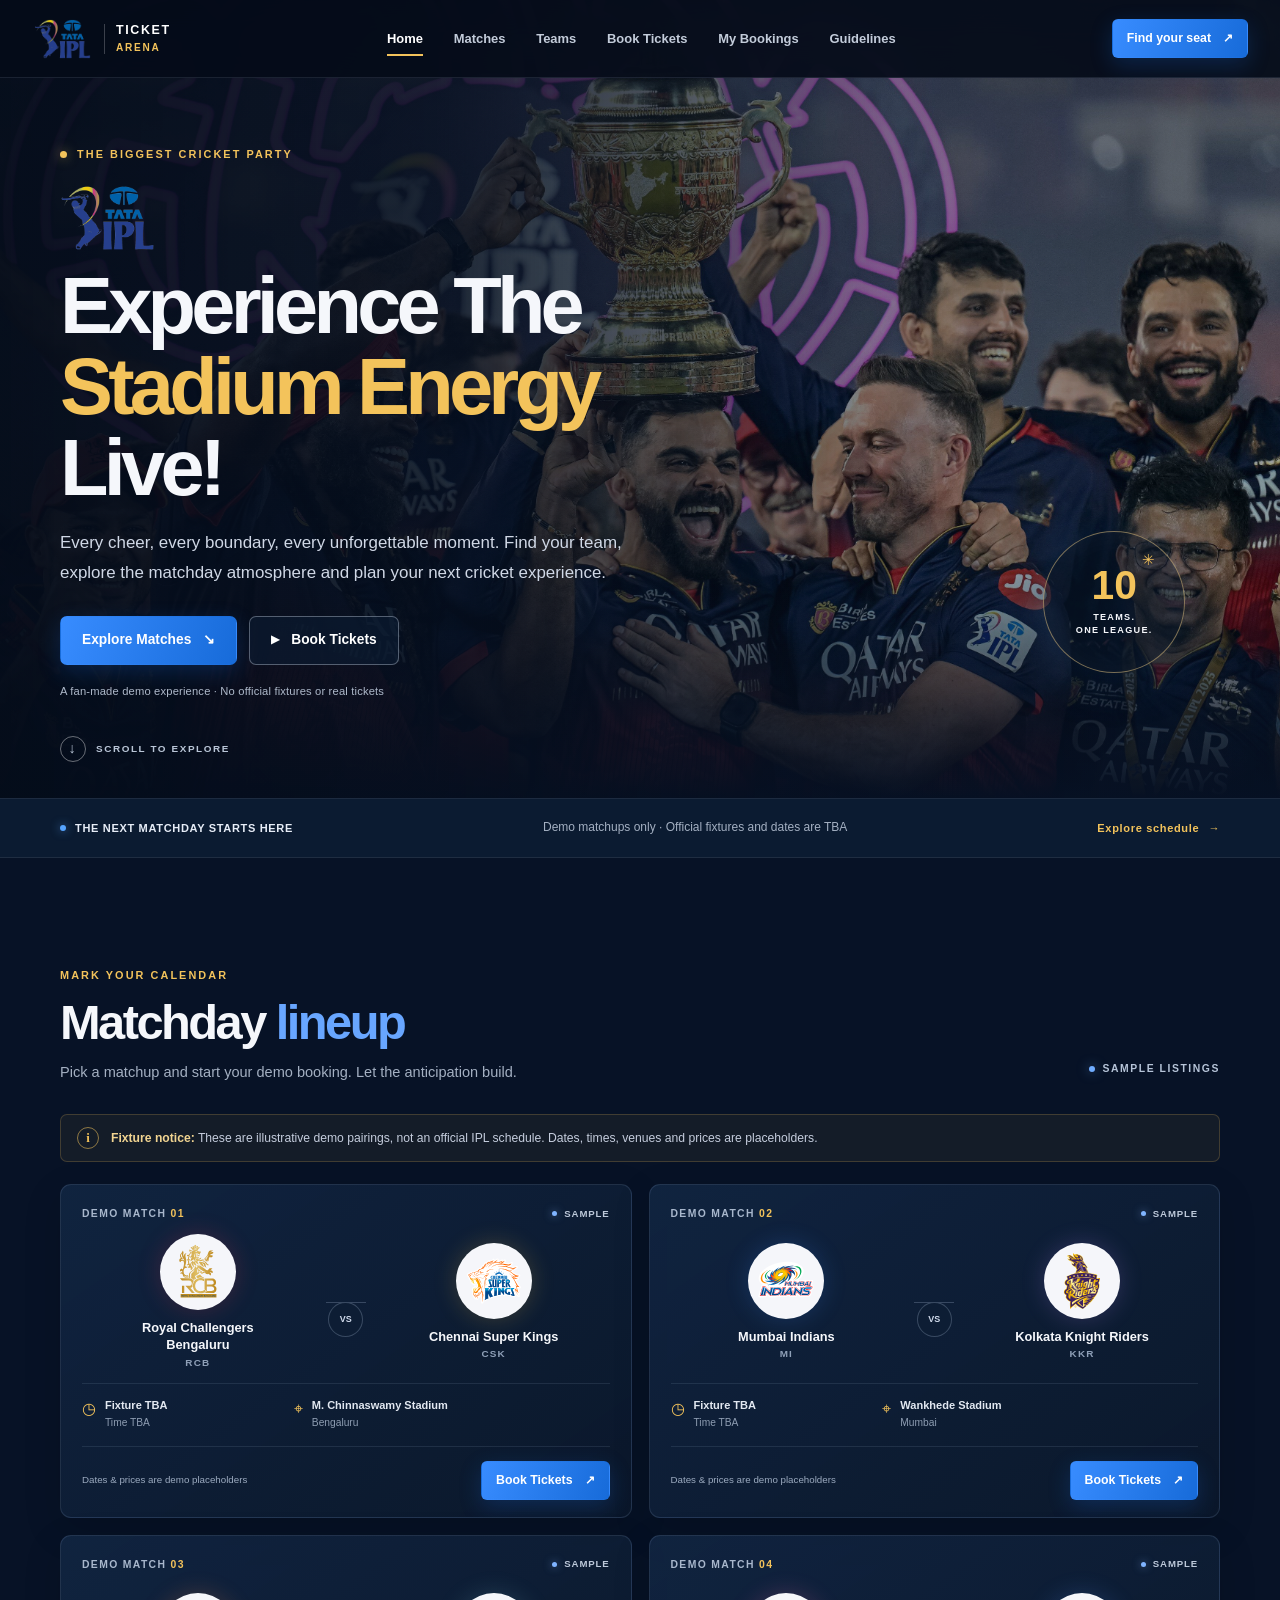
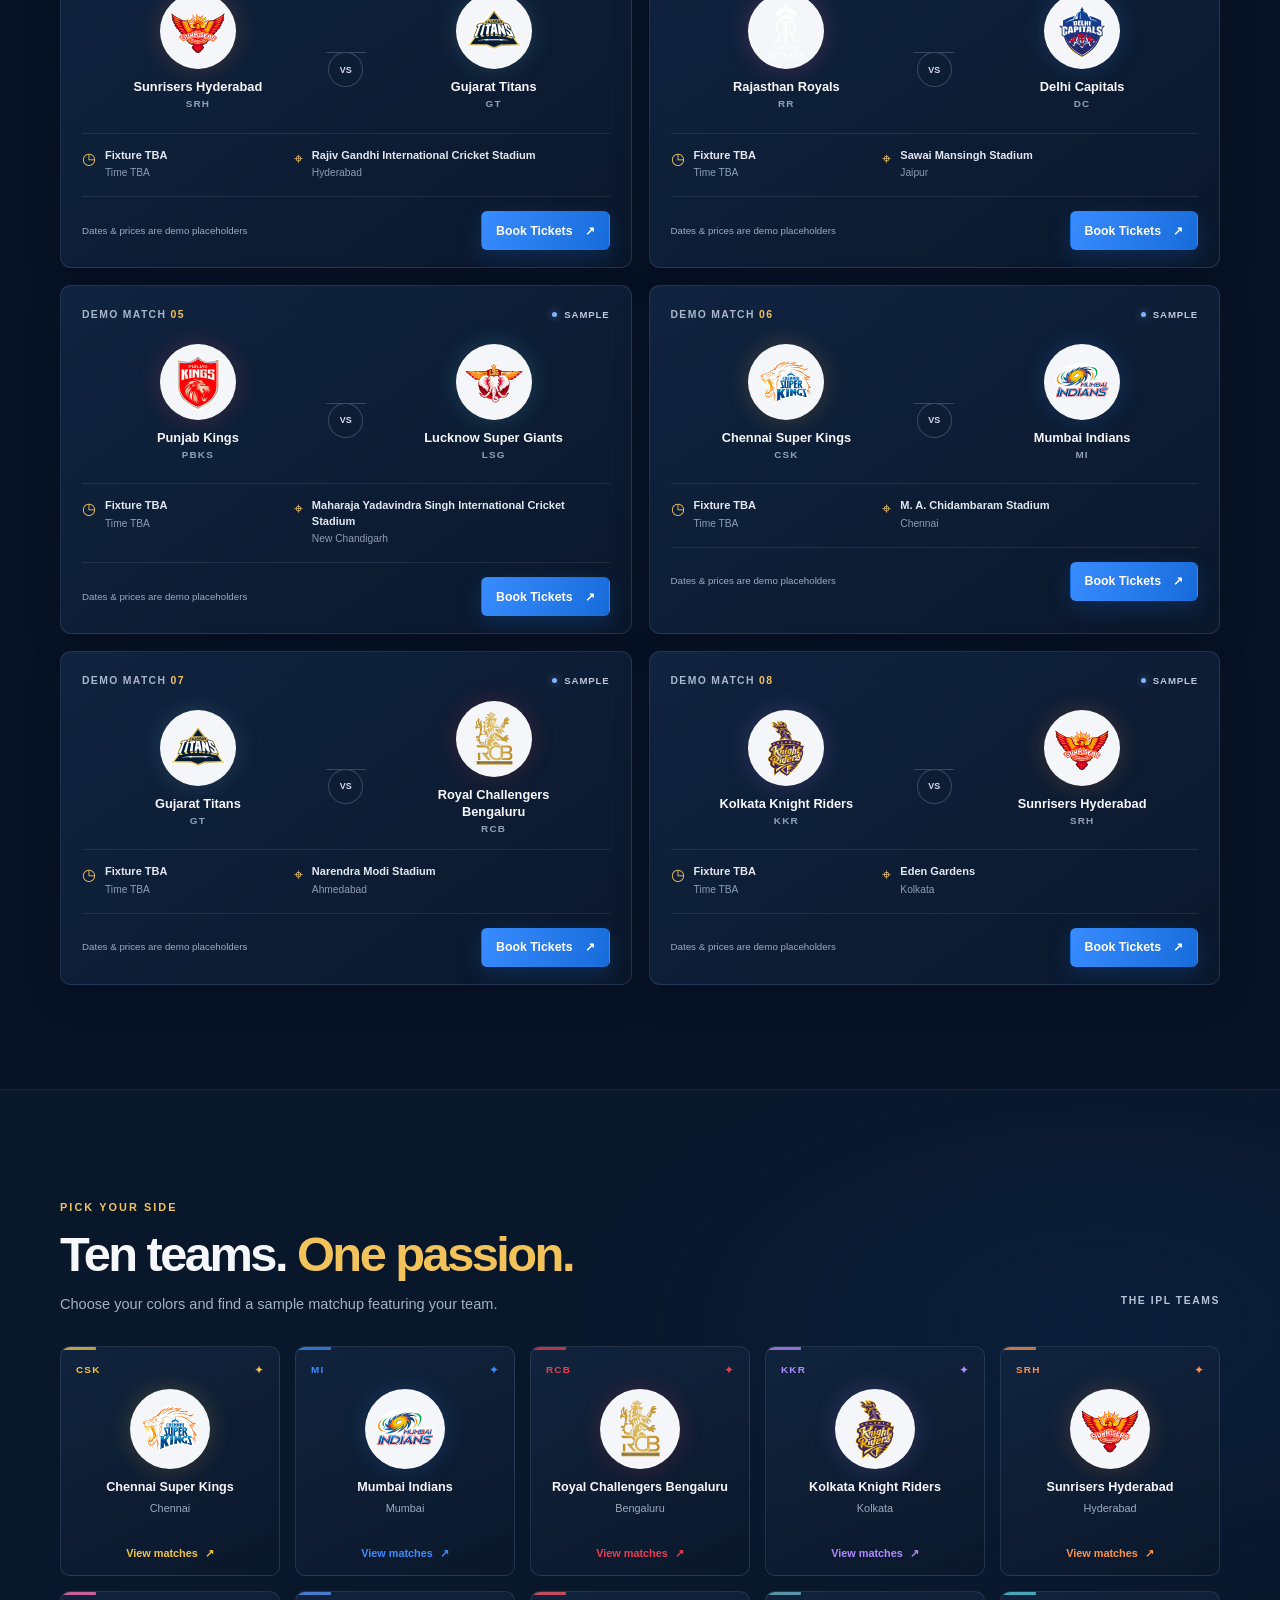
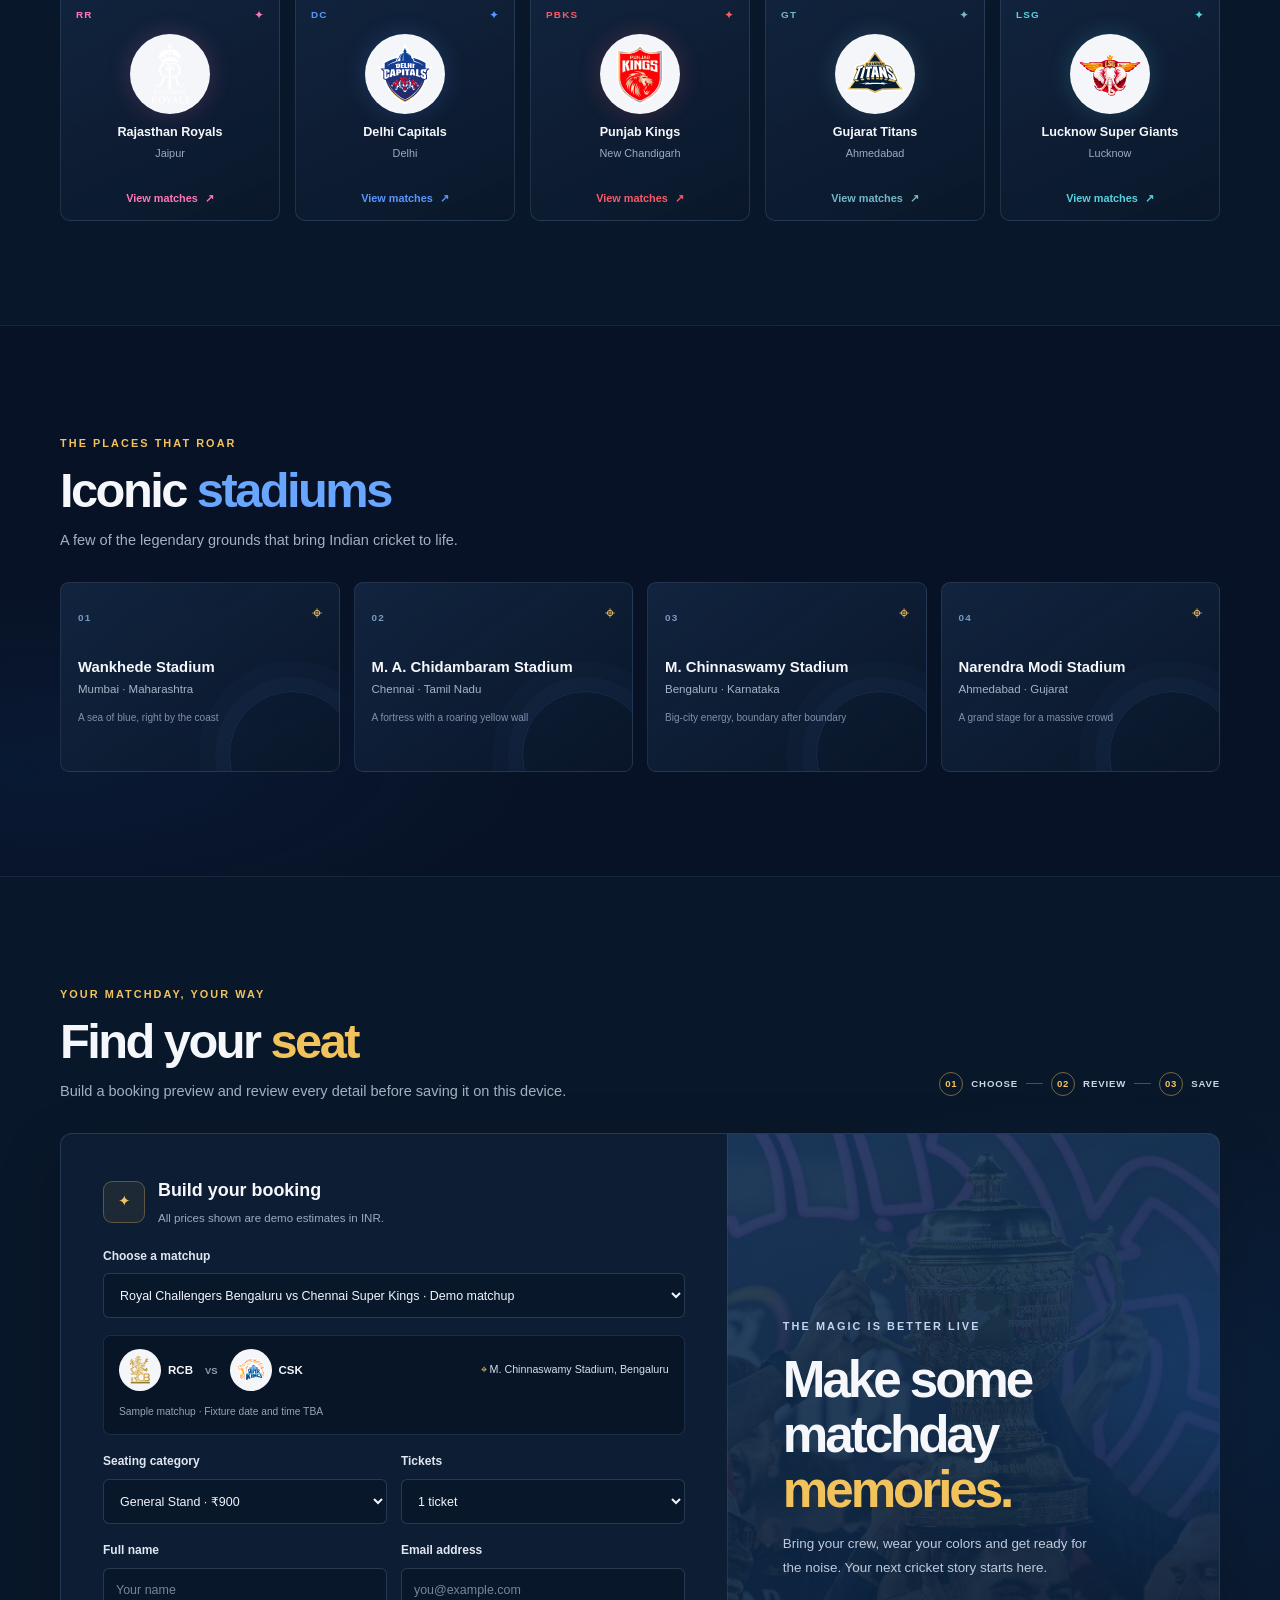
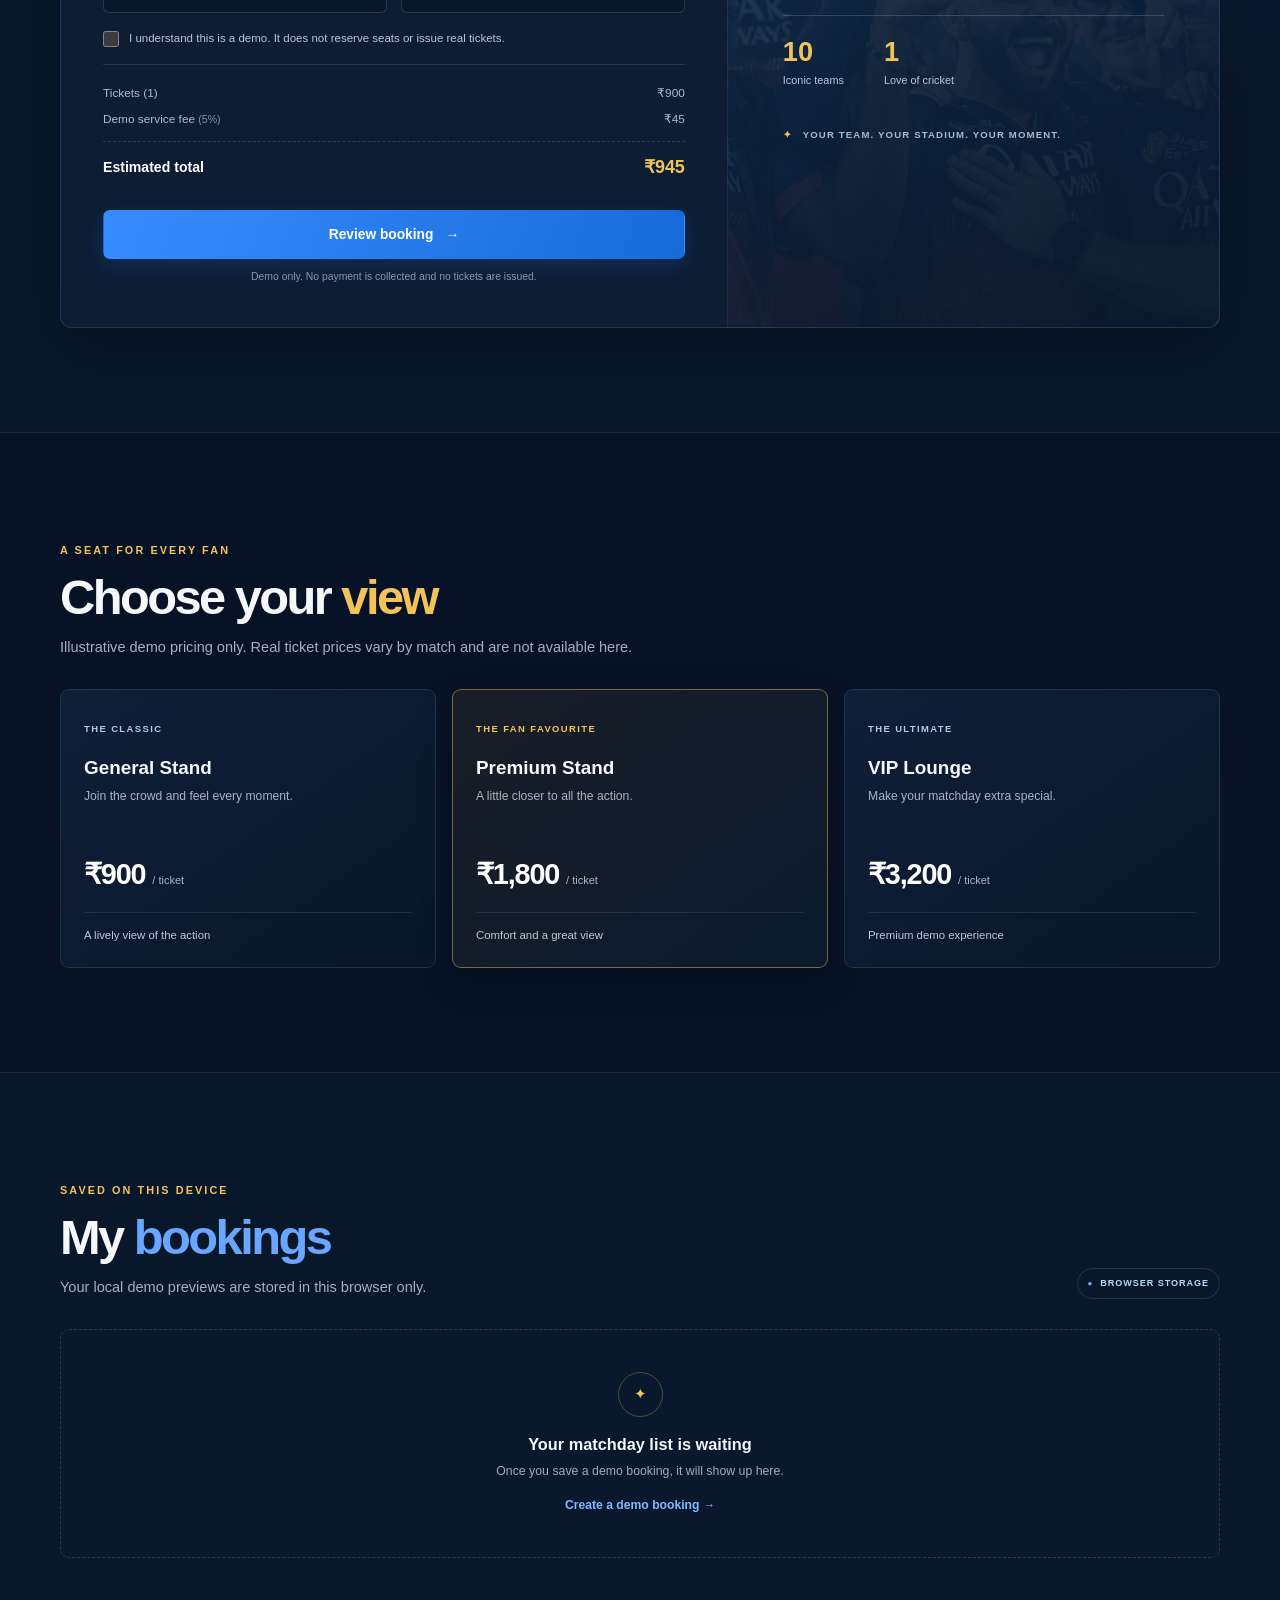
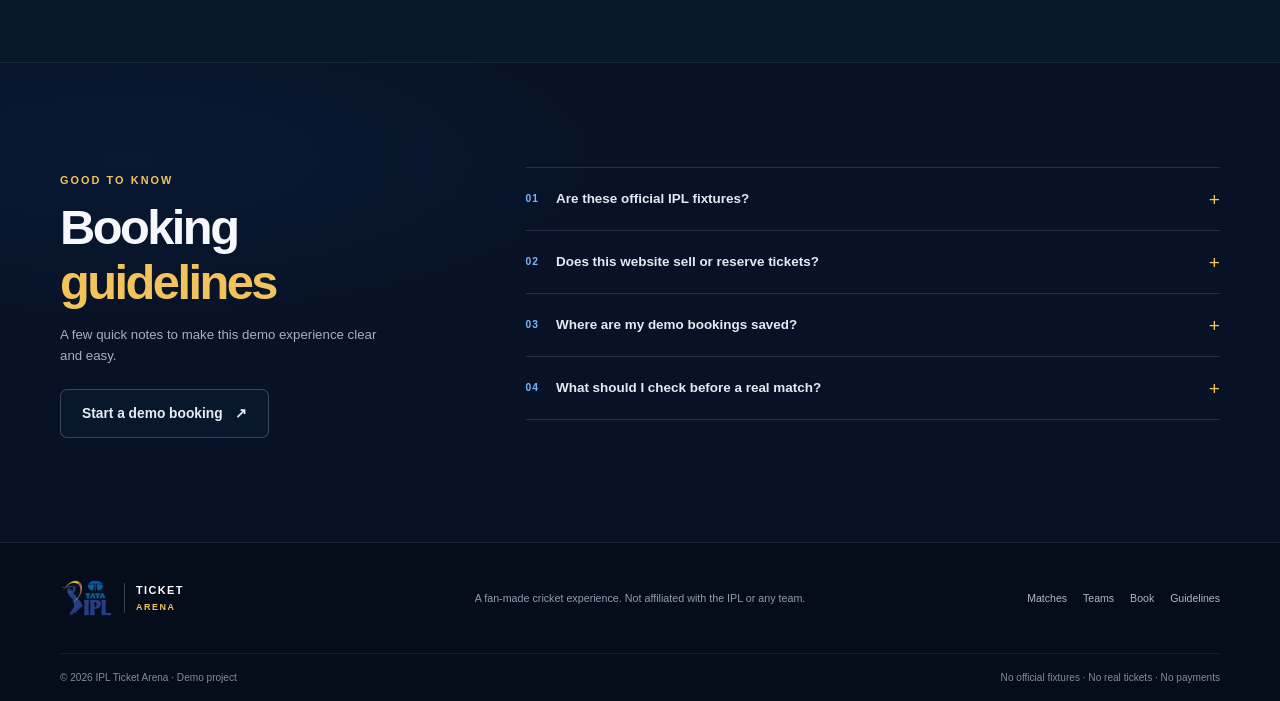
==== commit 4f199bd1: "Add standalone ticket booking form Co-authored-by: Copilot <223556219+Copilot@users.noreply.github.c" ====
--- a/index.html
+++ b/index.html
@@ -27,12 +27,12 @@
         <a href="#home">Home</a>
         <a href="#matches">Matches</a>
         <a href="#teams">Teams</a>
-        <a href="#booking">Book Tickets</a>
+        <a href="booking.html">Book Tickets</a>
         <a href="#my-bookings">My Bookings</a>
         <a href="#guidelines">Guidelines</a>
       </nav>
 
-      <a class="button button-small nav-cta" href="#booking">Find your seat <span aria-hidden="true">↗</span></a>
+      <a class="button button-small nav-cta" href="booking.html">Find your seat <span aria-hidden="true">↗</span></a>
     </div>
   </header>
 
--- a/CSS/styles.css
+++ b/CSS/styles.css
@@ -116,9 +116,6 @@
 .brand img {
   width: 61px;
   height: 40px;
-  padding: 5px;
-  border-radius: 5px;
-  background-color: #000;
   object-fit: contain;
 }
 
@@ -313,12 +310,8 @@
   width: 112px;
   height: 66px;
   margin-top: 21px;
-  padding: 6px;
-  border-radius: 6px;
-  background-color: #000;
   object-fit: contain;
   object-position: left center;
-  filter: drop-shadow(0 7px 22px rgba(0, 0, 0, 0.28));
 }
 
 .hero-copy h1 {
@@ -1049,6 +1042,38 @@
   display: grid;
   gap: 17px;
   padding: clamp(22px, 4vw, 42px);
+}
+
+.booking-preferences {
+  display: grid;
+  gap: 12px;
+  margin: 0;
+  padding: 14px;
+  border: 1px solid rgba(163, 190, 228, 0.2);
+  border-radius: 7px;
+}
+
+.booking-preferences legend {
+  padding-inline: 5px;
+  color: #e0e7f1;
+  font-size: 0.75rem;
+  font-weight: 700;
+}
+
+.booking-preferences legend span {
+  color: var(--color-muted);
+  font-weight: 400;
+}
+
+.preference-options {
+  display: grid;
+  gap: 10px;
+}
+
+.form-actions {
+  display: flex;
+  flex-wrap: wrap;
+  gap: 10px;
 }
 
 .form-title {
